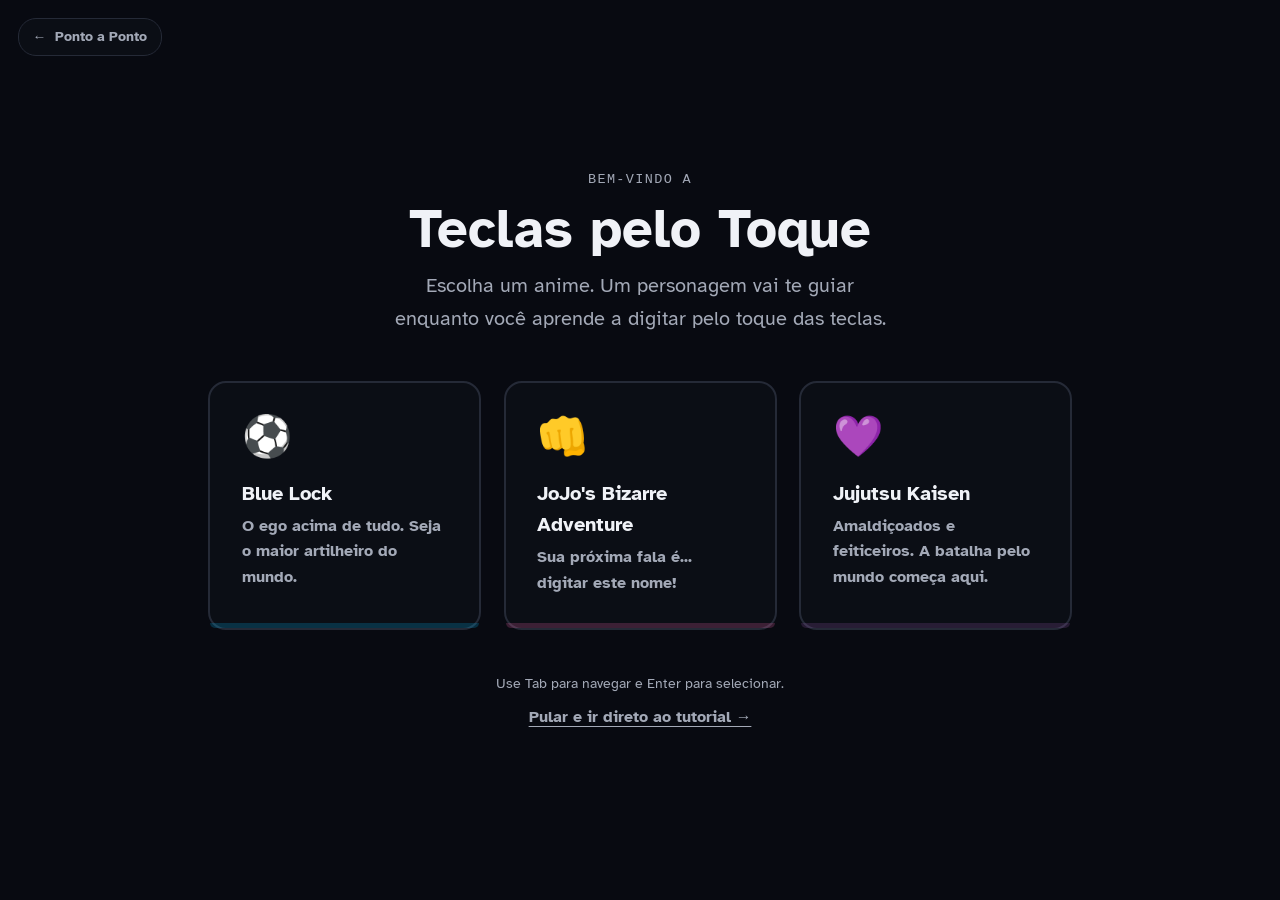
==== jogos/teclas-pelo-toque/index.html @ 19e13c04 "Jogos: tela de escolha e o "Teclas pelo Toque", de Victor Bellin (Chorão) A aba Jogos vira uma tela " ====
<!DOCTYPE html>
<html lang="pt-BR">
  <head>
    <meta charset="UTF-8" />
    <meta name="viewport" content="width=device-width, initial-scale=1.0" />
    <title>Teclas pelo Toque — Ponto a Ponto</title>
    <meta
      name="description"
      content="Aprenda a digitar sem olhar para o teclado, pelo relevo das teclas F e J. Jogo acessível com voz em português, criado por Victor Bellin (Chorão)."
    />
    <meta name="theme-color" content="#080a11" />

    <!-- Favicon do Ponto a Ponto (cela Braille da letra P) -->
    <link rel="icon" href="../../favicon.svg" type="image/svg+xml" />
    <link rel="icon" href="../../favicon-32.png" sizes="32x32" type="image/png" />
    <link rel="apple-touch-icon" href="../../apple-touch-icon.png" />

    <!-- Open Graph / Twitter -->
    <meta property="og:type" content="article" />
    <meta property="og:site_name" content="Ponto a Ponto" />
    <meta property="og:locale" content="pt_BR" />
    <meta property="og:url" content="https://dgolaus.github.io/ponto-a-ponto/jogos/teclas-pelo-toque/" />
    <meta property="og:title" content="Teclas pelo Toque — Ponto a Ponto" />
    <meta property="og:description" content="Aprenda a digitar sem olhar para o teclado, pelo relevo das teclas F e J." />
    <meta property="og:image" content="https://dgolaus.github.io/ponto-a-ponto/banner.png" />
    <meta property="og:image:width" content="1200" />
    <meta property="og:image:height" content="630" />
    <meta property="og:image:alt" content="Ponto a Ponto — portal educativo de acessibilidade." />
    <meta name="twitter:card" content="summary_large_image" />
    <meta name="twitter:image" content="https://dgolaus.github.io/ponto-a-ponto/banner.png" />

    <style>
      html, body { height: 100%; margin: 0; }
      #root { height: 100%; }
    </style>
    <script type="module" crossorigin src="./assets/index-EEOq1Lr1.js"></script>
    <link rel="stylesheet" crossorigin href="./assets/index-Dy9_CepL.css">
  </head>

  <body>
    <div id="root"></div>
  </body>
</html>
---- jogos/teclas-pelo-toque/assets/index-Dy9_CepL.css ----
@import"https://fonts.googleapis.com/css2?family=Atkinson+Hyperlegible:ital,wght@0,400;0,700;1,400&family=JetBrains+Mono:wght@400;700&display=swap";/*! tailwindcss v4.1.12 | MIT License | https://tailwindcss.com */@layer properties{@supports (((-webkit-hyphens:none)) and (not (margin-trim:inline))) or ((-moz-orient:inline) and (not (color:rgb(from red r g b)))){*,:before,:after,::backdrop{--tw-translate-x:0;--tw-translate-y:0;--tw-translate-z:0;--tw-scale-x:1;--tw-scale-y:1;--tw-scale-z:1;--tw-rotate-x:initial;--tw-rotate-y:initial;--tw-rotate-z:initial;--tw-skew-x:initial;--tw-skew-y:initial;--tw-space-y-reverse:0;--tw-space-x-reverse:0;--tw-border-style:solid;--tw-leading:initial;--tw-font-weight:initial;--tw-tracking:initial;--tw-ordinal:initial;--tw-slashed-zero:initial;--tw-numeric-figure:initial;--tw-numeric-spacing:initial;--tw-numeric-fraction:initial;--tw-shadow:0 0 #0000;--tw-shadow-color:initial;--tw-shadow-alpha:100%;--tw-inset-shadow:0 0 #0000;--tw-inset-shadow-color:initial;--tw-inset-shadow-alpha:100%;--tw-ring-color:initial;--tw-ring-shadow:0 0 #0000;--tw-inset-ring-color:initial;--tw-inset-ring-shadow:0 0 #0000;--tw-ring-inset:initial;--tw-ring-offset-width:0px;--tw-ring-offset-color:#fff;--tw-ring-offset-shadow:0 0 #0000;--tw-outline-style:solid;--tw-duration:initial;--tw-ease:initial;--tw-content:"";--tw-animation-delay:0s;--tw-animation-direction:normal;--tw-animation-duration:initial;--tw-animation-fill-mode:none;--tw-animation-iteration-count:1;--tw-enter-blur:0;--tw-enter-opacity:1;--tw-enter-rotate:0;--tw-enter-scale:1;--tw-enter-translate-x:0;--tw-enter-translate-y:0;--tw-exit-blur:0;--tw-exit-opacity:1;--tw-exit-rotate:0;--tw-exit-scale:1;--tw-exit-translate-x:0;--tw-exit-translate-y:0}}}@layer theme{:root,:host{--font-sans:ui-sans-serif,system-ui,sans-serif,"Apple Color Emoji","Segoe UI Emoji","Segoe UI Symbol","Noto Color Emoji";--font-mono:ui-monospace,SFMono-Regular,Menlo,Monaco,Consolas,"Liberation Mono","Courier New",monospace;--color-gray-100:oklch(96.7% .003 264.542);--color-black:#000;--color-white:#fff;--spacing:.25rem;--container-sm:24rem;--container-md:28rem;--container-lg:32rem;--container-xl:36rem;--container-2xl:42rem;--container-3xl:48rem;--container-5xl:64rem;--text-xs:.75rem;--text-xs--line-height:calc(1/.75);--text-sm:.875rem;--text-sm--line-height:calc(1.25/.875);--text-base:1rem;--text-base--line-height: 1.5 ;--text-lg:1.125rem;--text-lg--line-height:calc(1.75/1.125);--text-xl:1.25rem;--text-xl--line-height:calc(1.75/1.25);--text-2xl:1.5rem;--text-2xl--line-height:calc(2/1.5);--text-3xl:1.875rem;--text-3xl--line-height: 1.2 ;--text-4xl:2.25rem;--text-4xl--line-height:calc(2.5/2.25);--text-5xl:3rem;--text-5xl--line-height:1;--font-weight-normal:400;--font-weight-medium:500;--font-weight-semibold:600;--font-weight-bold:700;--tracking-tight:-.025em;--tracking-wide:.025em;--tracking-widest:.1em;--leading-tight:1.25;--leading-relaxed:1.625;--radius-xs:.125rem;--radius-2xl:1rem;--radius-3xl:1.5rem;--ease-in-out:cubic-bezier(.4,0,.2,1);--animate-pulse:pulse 2s cubic-bezier(.4,0,.6,1)infinite;--aspect-video:16/9;--default-transition-duration:.15s;--default-transition-timing-function:cubic-bezier(.4,0,.2,1);--default-font-family:var(--font-sans);--default-mono-font-family:var(--font-mono);--color-border:var(--border)}}@layer base{*,:after,:before,::backdrop{box-sizing:border-box;border:0 solid;margin:0;padding:0}::file-selector-button{box-sizing:border-box;border:0 solid;margin:0;padding:0}html,:host{-webkit-text-size-adjust:100%;-moz-tab-size:4;tab-size:4;line-height:1.5;font-family:var(--default-font-family,ui-sans-serif,system-ui,sans-serif,"Apple Color Emoji","Segoe UI Emoji","Segoe UI Symbol","Noto Color Emoji");font-feature-settings:var(--default-font-feature-settings,normal);font-variation-settings:var(--default-font-variation-settings,normal);-webkit-tap-highlight-color:transparent}hr{height:0;color:inherit;border-top-width:1px}abbr:where([title]){-webkit-text-decoration:underline dotted;text-decoration:underline dotted}h1,h2,h3,h4,h5,h6{font-size:inherit;font-weight:inherit}a{color:inherit;-webkit-text-decoration:inherit;text-decoration:inherit}b,strong{font-weight:bolder}code,kbd,samp,pre{font-family:var(--default-mono-font-family,ui-monospace,SFMono-Regular,Menlo,Monaco,Consolas,"Liberation Mono","Courier New",monospace);font-feature-settings:var(--default-mono-font-feature-settings,normal);font-variation-settings:var(--default-mono-font-variation-settings,normal);font-size:1em}small{font-size:80%}sub,sup{vertical-align:baseline;font-size:75%;line-height:0;position:relative}sub{bottom:-.25em}sup{top:-.5em}table{text-indent:0;border-color:inherit;border-collapse:collapse}:-moz-focusring{outline:auto}progress{vertical-align:baseline}summary{display:list-item}ol,ul,menu{list-style:none}img,svg,video,canvas,audio,iframe,embed,object{vertical-align:middle;display:block}img,video{max-width:100%;height:auto}button,input,select,optgroup,textarea{font:inherit;font-feature-settings:inherit;font-variation-settings:inherit;letter-spacing:inherit;color:inherit;opacity:1;background-color:#0000;border-radius:0}::file-selector-button{font:inherit;font-feature-settings:inherit;font-variation-settings:inherit;letter-spacing:inherit;color:inherit;opacity:1;background-color:#0000;border-radius:0}:where(select:is([multiple],[size])) optgroup{font-weight:bolder}:where(select:is([multiple],[size])) optgroup option{padding-inline-start:20px}::file-selector-button{margin-inline-end:4px}::placeholder{opacity:1}@supports (not ((-webkit-appearance:-apple-pay-button))) or (contain-intrinsic-size:1px){::placeholder{color:currentColor}@supports (color:color-mix(in lab,red,red)){::placeholder{color:color-mix(in oklab,currentcolor 50%,transparent)}}}textarea{resize:vertical}::-webkit-search-decoration{-webkit-appearance:none}::-webkit-date-and-time-value{min-height:1lh;text-align:inherit}::-webkit-datetime-edit{display:inline-flex}::-webkit-datetime-edit-fields-wrapper{padding:0}::-webkit-datetime-edit{padding-block:0}::-webkit-datetime-edit-year-field{padding-block:0}::-webkit-datetime-edit-month-field{padding-block:0}::-webkit-datetime-edit-day-field{padding-block:0}::-webkit-datetime-edit-hour-field{padding-block:0}::-webkit-datetime-edit-minute-field{padding-block:0}::-webkit-datetime-edit-second-field{padding-block:0}::-webkit-datetime-edit-millisecond-field{padding-block:0}::-webkit-datetime-edit-meridiem-field{padding-block:0}::-webkit-calendar-picker-indicator{line-height:1}:-moz-ui-invalid{box-shadow:none}button,input:where([type=button],[type=reset],[type=submit]){-webkit-appearance:button;-moz-appearance:button;appearance:button}::file-selector-button{-webkit-appearance:button;-moz-appearance:button;appearance:button}::-webkit-inner-spin-button{height:auto}::-webkit-outer-spin-button{height:auto}[hidden]:where(:not([hidden=until-found])){display:none!important}*{border-color:var(--border);outline-color:var(--ring)}@supports (color:color-mix(in lab,red,red)){*{outline-color:color-mix(in oklab,var(--ring)50%,transparent)}}body{background-color:var(--background);color:var(--foreground)}html{font-size:var(--font-size)}h1{font-size:var(--text-2xl);font-weight:var(--font-weight-medium);line-height:1.5}h2{font-size:var(--text-xl);font-weight:var(--font-weight-medium);line-height:1.5}h3{font-size:var(--text-lg);font-weight:var(--font-weight-medium);line-height:1.5}h4,label,button{font-size:var(--text-base);font-weight:var(--font-weight-medium);line-height:1.5}input{font-size:var(--text-base);font-weight:var(--font-weight-normal);line-height:1.5}}@layer components;@layer utilities{.\@container\/card-header{container:card-header/inline-size}.pointer-events-none{pointer-events:none}.invisible{visibility:hidden}.sr-only{clip:rect(0,0,0,0);white-space:nowrap;border-width:0;width:1px;height:1px;margin:-1px;padding:0;position:absolute;overflow:hidden}.absolute{position:absolute}.fixed{position:fixed}.relative{position:relative}.sticky{position:sticky}.inset-0{inset:calc(var(--spacing)*0)}.inset-x-0{inset-inline:calc(var(--spacing)*0)}.inset-y-0{inset-block:calc(var(--spacing)*0)}.-top-12{top:calc(var(--spacing)*-12)}.top-0{top:calc(var(--spacing)*0)}.top-1\.5{top:calc(var(--spacing)*1.5)}.top-1\/2{top:50%}.top-3\.5{top:calc(var(--spacing)*3.5)}.top-4{top:calc(var(--spacing)*4)}.top-\[1px\]{top:1px}.top-\[50\%\]{top:50%}.top-\[60\%\]{top:60%}.top-full{top:100%}.-right-12{right:calc(var(--spacing)*-12)}.right-0{right:calc(var(--spacing)*0)}.right-1{right:calc(var(--spacing)*1)}.right-2{right:calc(var(--spacing)*2)}.right-3{right:calc(var(--spacing)*3)}.right-4{right:calc(var(--spacing)*4)}.-bottom-12{bottom:calc(var(--spacing)*-12)}.bottom-0{bottom:calc(var(--spacing)*0)}.bottom-1{bottom:calc(var(--spacing)*1)}.bottom-1\.5{bottom:calc(var(--spacing)*1.5)}.bottom-2{bottom:calc(var(--spacing)*2)}.-left-12{left:calc(var(--spacing)*-12)}.left-0{left:calc(var(--spacing)*0)}.left-1{left:calc(var(--spacing)*1)}.left-1\/2{left:50%}.left-2{left:calc(var(--spacing)*2)}.left-4{left:calc(var(--spacing)*4)}.left-\[50\%\]{left:50%}.isolate{isolation:isolate}.z-10{z-index:10}.z-20{z-index:20}.z-40{z-index:40}.z-50{z-index:50}.z-\[1\]{z-index:1}.col-start-2{grid-column-start:2}.row-span-2{grid-row:span 2/span 2}.row-start-1{grid-row-start:1}.-mx-1{margin-inline:calc(var(--spacing)*-1)}.mx-2{margin-inline:calc(var(--spacing)*2)}.mx-3\.5{margin-inline:calc(var(--spacing)*3.5)}.mx-auto{margin-inline:auto}.my-0\.5{margin-block:calc(var(--spacing)*.5)}.my-1{margin-block:calc(var(--spacing)*1)}.-mt-4{margin-top:calc(var(--spacing)*-4)}.mt-0\.5{margin-top:calc(var(--spacing)*.5)}.mt-1{margin-top:calc(var(--spacing)*1)}.mt-1\.5{margin-top:calc(var(--spacing)*1.5)}.mt-2{margin-top:calc(var(--spacing)*2)}.mt-4{margin-top:calc(var(--spacing)*4)}.mt-16{margin-top:calc(var(--spacing)*16)}.mt-auto{margin-top:auto}.mb-1{margin-bottom:calc(var(--spacing)*1)}.mb-2{margin-bottom:calc(var(--spacing)*2)}.mb-3{margin-bottom:calc(var(--spacing)*3)}.mb-6{margin-bottom:calc(var(--spacing)*6)}.-ml-4{margin-left:calc(var(--spacing)*-4)}.ml-1{margin-left:calc(var(--spacing)*1)}.ml-auto{margin-left:auto}.line-clamp-1{-webkit-line-clamp:1;-webkit-box-orient:vertical;display:-webkit-box;overflow:hidden}.block{display:block}.flex{display:flex}.grid{display:grid}.hidden{display:none}.inline-block{display:inline-block}.inline-flex{display:inline-flex}.table{display:table}.table-caption{display:table-caption}.table-cell{display:table-cell}.table-row{display:table-row}.field-sizing-content{field-sizing:content}.aspect-square{aspect-ratio:1}.aspect-video{aspect-ratio:var(--aspect-video)}.size-2{width:calc(var(--spacing)*2);height:calc(var(--spacing)*2)}.size-2\.5{width:calc(var(--spacing)*2.5);height:calc(var(--spacing)*2.5)}.size-3{width:calc(var(--spacing)*3);height:calc(var(--spacing)*3)}.size-3\.5{width:calc(var(--spacing)*3.5);height:calc(var(--spacing)*3.5)}.size-4{width:calc(var(--spacing)*4);height:calc(var(--spacing)*4)}.size-7{width:calc(var(--spacing)*7);height:calc(var(--spacing)*7)}.size-8{width:calc(var(--spacing)*8);height:calc(var(--spacing)*8)}.size-9{width:calc(var(--spacing)*9);height:calc(var(--spacing)*9)}.size-10{width:calc(var(--spacing)*10);height:calc(var(--spacing)*10)}.size-full{width:100%;height:100%}.h-0\.5{height:calc(var(--spacing)*.5)}.h-1{height:calc(var(--spacing)*1)}.h-1\.5{height:calc(var(--spacing)*1.5)}.h-2{height:calc(var(--spacing)*2)}.h-2\.5{height:calc(var(--spacing)*2.5)}.h-3{height:calc(var(--spacing)*3)}.h-4{height:calc(var(--spacing)*4)}.h-5{height:calc(var(--spacing)*5)}.h-7{height:calc(var(--spacing)*7)}.h-8{height:calc(var(--spacing)*8)}.h-9{height:calc(var(--spacing)*9)}.h-10{height:calc(var(--spacing)*10)}.h-11{height:calc(var(--spacing)*11)}.h-12{height:calc(var(--spacing)*12)}.h-16{height:calc(var(--spacing)*16)}.h-\[1\.15rem\]{height:1.15rem}.h-\[calc\(100\%-1px\)\]{height:calc(100% - 1px)}.h-\[var\(--radix-navigation-menu-viewport-height\)\]{height:var(--radix-navigation-menu-viewport-height)}.h-\[var\(--radix-select-trigger-height\)\]{height:var(--radix-select-trigger-height)}.h-auto{height:auto}.h-full{height:100%}.h-px{height:1px}.h-svh{height:100svh}.max-h-\(--radix-context-menu-content-available-height\){max-height:var(--radix-context-menu-content-available-height)}.max-h-\(--radix-dropdown-menu-content-available-height\){max-height:var(--radix-dropdown-menu-content-available-height)}.max-h-\(--radix-select-content-available-height\){max-height:var(--radix-select-content-available-height)}.max-h-\[300px\]{max-height:300px}.min-h-0{min-height:calc(var(--spacing)*0)}.min-h-4{min-height:calc(var(--spacing)*4)}.min-h-16{min-height:calc(var(--spacing)*16)}.min-h-28{min-height:calc(var(--spacing)*28)}.min-h-screen{min-height:100vh}.min-h-svh{min-height:100svh}.w-\(--sidebar-width\){width:var(--sidebar-width)}.w-0{width:calc(var(--spacing)*0)}.w-1{width:calc(var(--spacing)*1)}.w-2{width:calc(var(--spacing)*2)}.w-2\.5{width:calc(var(--spacing)*2.5)}.w-3{width:calc(var(--spacing)*3)}.w-3\/4{width:75%}.w-4{width:calc(var(--spacing)*4)}.w-5{width:calc(var(--spacing)*5)}.w-7{width:calc(var(--spacing)*7)}.w-8{width:calc(var(--spacing)*8)}.w-9{width:calc(var(--spacing)*9)}.w-10{width:calc(var(--spacing)*10)}.w-11{width:calc(var(--spacing)*11)}.w-12{width:calc(var(--spacing)*12)}.w-14{width:calc(var(--spacing)*14)}.w-16{width:calc(var(--spacing)*16)}.w-64{width:calc(var(--spacing)*64)}.w-72{width:calc(var(--spacing)*72)}.w-\[100px\]{width:100px}.w-auto{width:auto}.w-fit{width:fit-content}.w-full{width:100%}.w-max{width:max-content}.w-px{width:1px}.max-w-\(--skeleton-width\){max-width:var(--skeleton-width)}.max-w-2xl{max-width:var(--container-2xl)}.max-w-3xl{max-width:var(--container-3xl)}.max-w-5xl{max-width:var(--container-5xl)}.max-w-\[64px\]{max-width:64px}.max-w-\[calc\(100\%-2rem\)\]{max-width:calc(100% - 2rem)}.max-w-max{max-width:max-content}.max-w-md{max-width:var(--container-md)}.max-w-xl{max-width:var(--container-xl)}.min-w-0{min-width:calc(var(--spacing)*0)}.min-w-5{min-width:calc(var(--spacing)*5)}.min-w-8{min-width:calc(var(--spacing)*8)}.min-w-9{min-width:calc(var(--spacing)*9)}.min-w-10{min-width:calc(var(--spacing)*10)}.min-w-\[8rem\]{min-width:8rem}.min-w-\[12rem\]{min-width:12rem}.min-w-\[var\(--radix-select-trigger-width\)\]{min-width:var(--radix-select-trigger-width)}.flex-1{flex:1}.shrink-0{flex-shrink:0}.grow{flex-grow:1}.grow-0{flex-grow:0}.basis-full{flex-basis:100%}.caption-bottom{caption-side:bottom}.border-collapse{border-collapse:collapse}.origin-\(--radix-context-menu-content-transform-origin\){transform-origin:var(--radix-context-menu-content-transform-origin)}.origin-\(--radix-dropdown-menu-content-transform-origin\){transform-origin:var(--radix-dropdown-menu-content-transform-origin)}.origin-\(--radix-hover-card-content-transform-origin\){transform-origin:var(--radix-hover-card-content-transform-origin)}.origin-\(--radix-menubar-content-transform-origin\){transform-origin:var(--radix-menubar-content-transform-origin)}.origin-\(--radix-popover-content-transform-origin\){transform-origin:var(--radix-popover-content-transform-origin)}.origin-\(--radix-select-content-transform-origin\){transform-origin:var(--radix-select-content-transform-origin)}.origin-\(--radix-tooltip-content-transform-origin\){transform-origin:var(--radix-tooltip-content-transform-origin)}.-translate-x-1\/2{--tw-translate-x: -50% ;translate:var(--tw-translate-x)var(--tw-translate-y)}.-translate-x-px{--tw-translate-x:-1px;translate:var(--tw-translate-x)var(--tw-translate-y)}.translate-x-\[-50\%\]{--tw-translate-x:-50%;translate:var(--tw-translate-x)var(--tw-translate-y)}.translate-x-px{--tw-translate-x:1px;translate:var(--tw-translate-x)var(--tw-translate-y)}.-translate-y-1\/2{--tw-translate-y: -50% ;translate:var(--tw-translate-x)var(--tw-translate-y)}.translate-y-0\.5{--tw-translate-y:calc(var(--spacing)*.5);translate:var(--tw-translate-x)var(--tw-translate-y)}.translate-y-\[-50\%\]{--tw-translate-y:-50%;translate:var(--tw-translate-x)var(--tw-translate-y)}.translate-y-\[calc\(-50\%_-_2px\)\]{--tw-translate-y: calc(-50% - 2px) ;translate:var(--tw-translate-x)var(--tw-translate-y)}.scale-90{--tw-scale-x:90%;--tw-scale-y:90%;--tw-scale-z:90%;scale:var(--tw-scale-x)var(--tw-scale-y)}.scale-95{--tw-scale-x:95%;--tw-scale-y:95%;--tw-scale-z:95%;scale:var(--tw-scale-x)var(--tw-scale-y)}.scale-105{--tw-scale-x:105%;--tw-scale-y:105%;--tw-scale-z:105%;scale:var(--tw-scale-x)var(--tw-scale-y)}.rotate-45{rotate:45deg}.rotate-90{rotate:90deg}.transform{transform:var(--tw-rotate-x,)var(--tw-rotate-y,)var(--tw-rotate-z,)var(--tw-skew-x,)var(--tw-skew-y,)}.animate-caret-blink{animation:1.25s ease-out infinite caret-blink}.animate-in{animation:enter var(--tw-animation-duration,var(--tw-duration,.15s))var(--tw-ease,ease)var(--tw-animation-delay,0s)var(--tw-animation-iteration-count,1)var(--tw-animation-direction,normal)var(--tw-animation-fill-mode,none)}.animate-pulse{animation:var(--animate-pulse)}.cursor-default{cursor:default}.touch-none{touch-action:none}.resize-none{resize:none}.scroll-my-1{scroll-margin-block:calc(var(--spacing)*1)}.scroll-py-1{scroll-padding-block:calc(var(--spacing)*1)}.list-inside{list-style-position:inside}.list-decimal{list-style-type:decimal}.list-none{list-style-type:none}.auto-rows-min{grid-auto-rows:min-content}.grid-cols-2{grid-template-columns:repeat(2,minmax(0,1fr))}.grid-cols-3{grid-template-columns:repeat(3,minmax(0,1fr))}.grid-cols-4{grid-template-columns:repeat(4,minmax(0,1fr))}.grid-cols-\[0_1fr\]{grid-template-columns:0 1fr}.grid-rows-\[auto_auto\]{grid-template-rows:auto auto}.flex-col{flex-direction:column}.flex-col-reverse{flex-direction:column-reverse}.flex-row{flex-direction:row}.flex-wrap{flex-wrap:wrap}.items-center{align-items:center}.items-end{align-items:flex-end}.items-start{align-items:flex-start}.items-stretch{align-items:stretch}.justify-between{justify-content:space-between}.justify-center{justify-content:center}.justify-items-start{justify-items:start}.gap-1{gap:calc(var(--spacing)*1)}.gap-1\.5{gap:calc(var(--spacing)*1.5)}.gap-2{gap:calc(var(--spacing)*2)}.gap-3{gap:calc(var(--spacing)*3)}.gap-4{gap:calc(var(--spacing)*4)}.gap-5{gap:calc(var(--spacing)*5)}.gap-6{gap:calc(var(--spacing)*6)}:where(.space-y-1>:not(:last-child)){--tw-space-y-reverse:0;margin-block-start:calc(calc(var(--spacing)*1)*var(--tw-space-y-reverse));margin-block-end:calc(calc(var(--spacing)*1)*calc(1 - var(--tw-space-y-reverse)))}:where(.space-y-2>:not(:last-child)){--tw-space-y-reverse:0;margin-block-start:calc(calc(var(--spacing)*2)*var(--tw-space-y-reverse));margin-block-end:calc(calc(var(--spacing)*2)*calc(1 - var(--tw-space-y-reverse)))}:where(.space-y-3>:not(:last-child)){--tw-space-y-reverse:0;margin-block-start:calc(calc(var(--spacing)*3)*var(--tw-space-y-reverse));margin-block-end:calc(calc(var(--spacing)*3)*calc(1 - var(--tw-space-y-reverse)))}:where(.space-y-5>:not(:last-child)){--tw-space-y-reverse:0;margin-block-start:calc(calc(var(--spacing)*5)*var(--tw-space-y-reverse));margin-block-end:calc(calc(var(--spacing)*5)*calc(1 - var(--tw-space-y-reverse)))}:where(.space-y-6>:not(:last-child)){--tw-space-y-reverse:0;margin-block-start:calc(calc(var(--spacing)*6)*var(--tw-space-y-reverse));margin-block-end:calc(calc(var(--spacing)*6)*calc(1 - var(--tw-space-y-reverse)))}:where(.space-y-7>:not(:last-child)){--tw-space-y-reverse:0;margin-block-start:calc(calc(var(--spacing)*7)*var(--tw-space-y-reverse));margin-block-end:calc(calc(var(--spacing)*7)*calc(1 - var(--tw-space-y-reverse)))}:where(.space-y-8>:not(:last-child)){--tw-space-y-reverse:0;margin-block-start:calc(calc(var(--spacing)*8)*var(--tw-space-y-reverse));margin-block-end:calc(calc(var(--spacing)*8)*calc(1 - var(--tw-space-y-reverse)))}:where(.space-y-10>:not(:last-child)){--tw-space-y-reverse:0;margin-block-start:calc(calc(var(--spacing)*10)*var(--tw-space-y-reverse));margin-block-end:calc(calc(var(--spacing)*10)*calc(1 - var(--tw-space-y-reverse)))}:where(.space-x-1>:not(:last-child)){--tw-space-x-reverse:0;margin-inline-start:calc(calc(var(--spacing)*1)*var(--tw-space-x-reverse));margin-inline-end:calc(calc(var(--spacing)*1)*calc(1 - var(--tw-space-x-reverse)))}.gap-y-0\.5{row-gap:calc(var(--spacing)*.5)}.self-start{align-self:flex-start}.justify-self-end{justify-self:flex-end}.overflow-auto{overflow:auto}.overflow-hidden{overflow:hidden}.overflow-x-auto{overflow-x:auto}.overflow-x-hidden{overflow-x:hidden}.overflow-y-auto{overflow-y:auto}.rounded{border-radius:.25rem}.rounded-2xl{border-radius:var(--radius-2xl)}.rounded-3xl{border-radius:var(--radius-3xl)}.rounded-\[2px\]{border-radius:2px}.rounded-\[4px\]{border-radius:4px}.rounded-\[inherit\]{border-radius:inherit}.rounded-full{border-radius:3.40282e38px}.rounded-lg{border-radius:var(--radius)}.rounded-md{border-radius:calc(var(--radius) - 2px)}.rounded-none{border-radius:0}.rounded-sm{border-radius:calc(var(--radius) - 4px)}.rounded-xl{border-radius:calc(var(--radius) + 4px)}.rounded-xs{border-radius:var(--radius-xs)}.rounded-tl-sm{border-top-left-radius:calc(var(--radius) - 4px)}.rounded-b-2xl{border-bottom-right-radius:var(--radius-2xl);border-bottom-left-radius:var(--radius-2xl)}.border{border-style:var(--tw-border-style);border-width:1px}.border-2{border-style:var(--tw-border-style);border-width:2px}.border-4{border-style:var(--tw-border-style);border-width:4px}.border-\[1\.5px\]{border-style:var(--tw-border-style);border-width:1.5px}.border-y{border-block-style:var(--tw-border-style);border-block-width:1px}.border-t{border-top-style:var(--tw-border-style);border-top-width:1px}.border-r{border-right-style:var(--tw-border-style);border-right-width:1px}.border-b{border-bottom-style:var(--tw-border-style);border-bottom-width:1px}.border-b-2{border-bottom-style:var(--tw-border-style);border-bottom-width:2px}.border-l{border-left-style:var(--tw-border-style);border-left-width:1px}.border-dashed{--tw-border-style:dashed;border-style:dashed}.border-\(--color-border\){border-color:var(--color-border)}.border-border,.border-border\/50{border-color:var(--border)}@supports (color:color-mix(in lab,red,red)){.border-border\/50{border-color:color-mix(in oklab,var(--border)50%,transparent)}}.border-destructive{border-color:var(--destructive)}.border-input{border-color:var(--input)}.border-primary,.border-primary\/40{border-color:var(--primary)}@supports (color:color-mix(in lab,red,red)){.border-primary\/40{border-color:color-mix(in oklab,var(--primary)40%,transparent)}}.border-sidebar-border{border-color:var(--sidebar-border)}.border-transparent{border-color:#0000}.border-t-transparent{border-top-color:#0000}.border-l-transparent{border-left-color:#0000}.bg-\(--color-bg\){background-color:var(--color-bg)}.bg-accent{background-color:var(--accent)}.bg-background{background-color:var(--background)}.bg-black\/50{background-color:#00000080}@supports (color:color-mix(in lab,red,red)){.bg-black\/50{background-color:color-mix(in oklab,var(--color-black)50%,transparent)}}.bg-border{background-color:var(--border)}.bg-card{background-color:var(--card)}.bg-current{background-color:currentColor}.bg-destructive,.bg-destructive\/10{background-color:var(--destructive)}@supports (color:color-mix(in lab,red,red)){.bg-destructive\/10{background-color:color-mix(in oklab,var(--destructive)10%,transparent)}}.bg-foreground{background-color:var(--foreground)}.bg-gray-100{background-color:var(--color-gray-100)}.bg-input-background{background-color:var(--input-background)}.bg-muted,.bg-muted\/50{background-color:var(--muted)}@supports (color:color-mix(in lab,red,red)){.bg-muted\/50{background-color:color-mix(in oklab,var(--muted)50%,transparent)}}.bg-popover{background-color:var(--popover)}.bg-primary,.bg-primary\/10{background-color:var(--primary)}@supports (color:color-mix(in lab,red,red)){.bg-primary\/10{background-color:color-mix(in oklab,var(--primary)10%,transparent)}}.bg-primary\/20{background-color:var(--primary)}@supports (color:color-mix(in lab,red,red)){.bg-primary\/20{background-color:color-mix(in oklab,var(--primary)20%,transparent)}}.bg-secondary{background-color:var(--secondary)}.bg-sidebar{background-color:var(--sidebar)}.bg-sidebar-border{background-color:var(--sidebar-border)}.bg-transparent{background-color:#0000}.fill-current{fill:currentColor}.fill-primary{fill:var(--primary)}.p-0{padding:calc(var(--spacing)*0)}.p-1{padding:calc(var(--spacing)*1)}.p-2{padding:calc(var(--spacing)*2)}.p-3{padding:calc(var(--spacing)*3)}.p-4{padding:calc(var(--spacing)*4)}.p-5{padding:calc(var(--spacing)*5)}.p-6{padding:calc(var(--spacing)*6)}.p-7{padding:calc(var(--spacing)*7)}.p-8{padding:calc(var(--spacing)*8)}.p-\[3px\]{padding:3px}.p-px{padding:1px}.px-1{padding-inline:calc(var(--spacing)*1)}.px-1\.5{padding-inline:calc(var(--spacing)*1.5)}.px-2{padding-inline:calc(var(--spacing)*2)}.px-2\.5{padding-inline:calc(var(--spacing)*2.5)}.px-3{padding-inline:calc(var(--spacing)*3)}.px-4{padding-inline:calc(var(--spacing)*4)}.px-5{padding-inline:calc(var(--spacing)*5)}.px-6{padding-inline:calc(var(--spacing)*6)}.px-7{padding-inline:calc(var(--spacing)*7)}.px-8{padding-inline:calc(var(--spacing)*8)}.px-10{padding-inline:calc(var(--spacing)*10)}.py-0\.5{padding-block:calc(var(--spacing)*.5)}.py-1{padding-block:calc(var(--spacing)*1)}.py-1\.5{padding-block:calc(var(--spacing)*1.5)}.py-2{padding-block:calc(var(--spacing)*2)}.py-2\.5{padding-block:calc(var(--spacing)*2.5)}.py-3{padding-block:calc(var(--spacing)*3)}.py-4{padding-block:calc(var(--spacing)*4)}.py-5{padding-block:calc(var(--spacing)*5)}.py-6{padding-block:calc(var(--spacing)*6)}.py-8{padding-block:calc(var(--spacing)*8)}.py-10{padding-block:calc(var(--spacing)*10)}.py-12{padding-block:calc(var(--spacing)*12)}.py-16{padding-block:calc(var(--spacing)*16)}.pt-0{padding-top:calc(var(--spacing)*0)}.pt-1{padding-top:calc(var(--spacing)*1)}.pt-3{padding-top:calc(var(--spacing)*3)}.pt-4{padding-top:calc(var(--spacing)*4)}.pt-6{padding-top:calc(var(--spacing)*6)}.pr-2{padding-right:calc(var(--spacing)*2)}.pr-2\.5{padding-right:calc(var(--spacing)*2.5)}.pr-8{padding-right:calc(var(--spacing)*8)}.pb-3{padding-bottom:calc(var(--spacing)*3)}.pb-4{padding-bottom:calc(var(--spacing)*4)}.pb-6{padding-bottom:calc(var(--spacing)*6)}.pl-2{padding-left:calc(var(--spacing)*2)}.pl-4{padding-left:calc(var(--spacing)*4)}.pl-8{padding-left:calc(var(--spacing)*8)}.text-center{text-align:center}.text-left{text-align:left}.align-middle{vertical-align:middle}.font-mono{font-family:var(--font-mono)}.text-2xl{font-size:var(--text-2xl);line-height:var(--tw-leading,var(--text-2xl--line-height))}.text-3xl{font-size:var(--text-3xl);line-height:var(--tw-leading,var(--text-3xl--line-height))}.text-4xl{font-size:var(--text-4xl);line-height:var(--tw-leading,var(--text-4xl--line-height))}.text-5xl{font-size:var(--text-5xl);line-height:var(--tw-leading,var(--text-5xl--line-height))}.text-base{font-size:var(--text-base);line-height:var(--tw-leading,var(--text-base--line-height))}.text-lg{font-size:var(--text-lg);line-height:var(--tw-leading,var(--text-lg--line-height))}.text-sm{font-size:var(--text-sm);line-height:var(--tw-leading,var(--text-sm--line-height))}.text-xl{font-size:var(--text-xl);line-height:var(--tw-leading,var(--text-xl--line-height))}.text-xs{font-size:var(--text-xs);line-height:var(--tw-leading,var(--text-xs--line-height))}.text-\[0\.8rem\]{font-size:.8rem}.leading-none{--tw-leading:1;line-height:1}.leading-relaxed{--tw-leading:var(--leading-relaxed);line-height:var(--leading-relaxed)}.leading-tight{--tw-leading:var(--leading-tight);line-height:var(--leading-tight)}.font-bold{--tw-font-weight:var(--font-weight-bold);font-weight:var(--font-weight-bold)}.font-medium{--tw-font-weight:var(--font-weight-medium);font-weight:var(--font-weight-medium)}.font-normal{--tw-font-weight:var(--font-weight-normal);font-weight:var(--font-weight-normal)}.font-semibold{--tw-font-weight:var(--font-weight-semibold);font-weight:var(--font-weight-semibold)}.tracking-tight{--tw-tracking:var(--tracking-tight);letter-spacing:var(--tracking-tight)}.tracking-wide{--tw-tracking:var(--tracking-wide);letter-spacing:var(--tracking-wide)}.tracking-widest{--tw-tracking:var(--tracking-widest);letter-spacing:var(--tracking-widest)}.text-balance{text-wrap:balance}.break-words{overflow-wrap:break-word}.whitespace-nowrap{white-space:nowrap}.text-accent-foreground{color:var(--accent-foreground)}.text-card-foreground{color:var(--card-foreground)}.text-current{color:currentColor}.text-destructive{color:var(--destructive)}.text-foreground{color:var(--foreground)}.text-muted-foreground{color:var(--muted-foreground)}.text-popover-foreground{color:var(--popover-foreground)}.text-primary{color:var(--primary)}.text-primary-foreground{color:var(--primary-foreground)}.text-secondary-foreground{color:var(--secondary-foreground)}.text-sidebar-foreground,.text-sidebar-foreground\/70{color:var(--sidebar-foreground)}@supports (color:color-mix(in lab,red,red)){.text-sidebar-foreground\/70{color:color-mix(in oklab,var(--sidebar-foreground)70%,transparent)}}.text-white{color:var(--color-white)}.uppercase{text-transform:uppercase}.tabular-nums{--tw-numeric-spacing:tabular-nums;font-variant-numeric:var(--tw-ordinal,)var(--tw-slashed-zero,)var(--tw-numeric-figure,)var(--tw-numeric-spacing,)var(--tw-numeric-fraction,)}.underline{text-decoration-line:underline}.underline-offset-4{text-underline-offset:4px}.opacity-30{opacity:.3}.opacity-50{opacity:.5}.opacity-60{opacity:.6}.opacity-70{opacity:.7}.shadow{--tw-shadow:0 1px 3px 0 var(--tw-shadow-color,#0000001a),0 1px 2px -1px var(--tw-shadow-color,#0000001a);box-shadow:var(--tw-inset-shadow),var(--tw-inset-ring-shadow),var(--tw-ring-offset-shadow),var(--tw-ring-shadow),var(--tw-shadow)}.shadow-\[0_0_0_1px_hsl\(var\(--sidebar-border\)\)\]{--tw-shadow:0 0 0 1px var(--tw-shadow-color,hsl(var(--sidebar-border)));box-shadow:var(--tw-inset-shadow),var(--tw-inset-ring-shadow),var(--tw-ring-offset-shadow),var(--tw-ring-shadow),var(--tw-shadow)}.shadow-lg{--tw-shadow:0 10px 15px -3px var(--tw-shadow-color,#0000001a),0 4px 6px -4px var(--tw-shadow-color,#0000001a);box-shadow:var(--tw-inset-shadow),var(--tw-inset-ring-shadow),var(--tw-ring-offset-shadow),var(--tw-ring-shadow),var(--tw-shadow)}.shadow-md{--tw-shadow:0 4px 6px -1px var(--tw-shadow-color,#0000001a),0 2px 4px -2px var(--tw-shadow-color,#0000001a);box-shadow:var(--tw-inset-shadow),var(--tw-inset-ring-shadow),var(--tw-ring-offset-shadow),var(--tw-ring-shadow),var(--tw-shadow)}.shadow-none{--tw-shadow:0 0 #0000;box-shadow:var(--tw-inset-shadow),var(--tw-inset-ring-shadow),var(--tw-ring-offset-shadow),var(--tw-ring-shadow),var(--tw-shadow)}.shadow-sm{--tw-shadow:0 1px 3px 0 var(--tw-shadow-color,#0000001a),0 1px 2px -1px var(--tw-shadow-color,#0000001a);box-shadow:var(--tw-inset-shadow),var(--tw-inset-ring-shadow),var(--tw-ring-offset-shadow),var(--tw-ring-shadow),var(--tw-shadow)}.shadow-xl{--tw-shadow:0 20px 25px -5px var(--tw-shadow-color,#0000001a),0 8px 10px -6px var(--tw-shadow-color,#0000001a);box-shadow:var(--tw-inset-shadow),var(--tw-inset-ring-shadow),var(--tw-ring-offset-shadow),var(--tw-ring-shadow),var(--tw-shadow)}.shadow-xs{--tw-shadow:0 1px 2px 0 var(--tw-shadow-color,#0000000d);box-shadow:var(--tw-inset-shadow),var(--tw-inset-ring-shadow),var(--tw-ring-offset-shadow),var(--tw-ring-shadow),var(--tw-shadow)}.ring-0{--tw-ring-shadow:var(--tw-ring-inset,)0 0 0 calc(0px + var(--tw-ring-offset-width))var(--tw-ring-color,currentcolor);box-shadow:var(--tw-inset-shadow),var(--tw-inset-ring-shadow),var(--tw-ring-offset-shadow),var(--tw-ring-shadow),var(--tw-shadow)}.ring-ring\/50{--tw-ring-color:var(--ring)}@supports (color:color-mix(in lab,red,red)){.ring-ring\/50{--tw-ring-color:color-mix(in oklab,var(--ring)50%,transparent)}}.ring-sidebar-ring{--tw-ring-color:var(--sidebar-ring)}.ring-offset-background{--tw-ring-offset-color:var(--background)}.outline-hidden{--tw-outline-style:none;outline-style:none}@media(forced-colors:active){.outline-hidden{outline-offset:2px;outline:2px solid #0000}}.outline{outline-style:var(--tw-outline-style);outline-width:1px}.transition{transition-property:color,background-color,border-color,outline-color,text-decoration-color,fill,stroke,--tw-gradient-from,--tw-gradient-via,--tw-gradient-to,opacity,box-shadow,transform,translate,scale,rotate,filter,-webkit-backdrop-filter,backdrop-filter,display,visibility,content-visibility,overlay,pointer-events;transition-timing-function:var(--tw-ease,var(--default-transition-timing-function));transition-duration:var(--tw-duration,var(--default-transition-duration))}.transition-\[color\,box-shadow\]{transition-property:color,box-shadow;transition-timing-function:var(--tw-ease,var(--default-transition-timing-function));transition-duration:var(--tw-duration,var(--default-transition-duration))}.transition-\[left\,right\,width\]{transition-property:left,right,width;transition-timing-function:var(--tw-ease,var(--default-transition-timing-function));transition-duration:var(--tw-duration,var(--default-transition-duration))}.transition-\[margin\,opacity\]{transition-property:margin,opacity;transition-timing-function:var(--tw-ease,var(--default-transition-timing-function));transition-duration:var(--tw-duration,var(--default-transition-duration))}.transition-\[width\,height\,padding\]{transition-property:width,height,padding;transition-timing-function:var(--tw-ease,var(--default-transition-timing-function));transition-duration:var(--tw-duration,var(--default-transition-duration))}.transition-\[width\]{transition-property:width;transition-timing-function:var(--tw-ease,var(--default-transition-timing-function));transition-duration:var(--tw-duration,var(--default-transition-duration))}.transition-all{transition-property:all;transition-timing-function:var(--tw-ease,var(--default-transition-timing-function));transition-duration:var(--tw-duration,var(--default-transition-duration))}.transition-colors{transition-property:color,background-color,border-color,outline-color,text-decoration-color,fill,stroke,--tw-gradient-from,--tw-gradient-via,--tw-gradient-to;transition-timing-function:var(--tw-ease,var(--default-transition-timing-function));transition-duration:var(--tw-duration,var(--default-transition-duration))}.transition-opacity{transition-property:opacity;transition-timing-function:var(--tw-ease,var(--default-transition-timing-function));transition-duration:var(--tw-duration,var(--default-transition-duration))}.transition-shadow{transition-property:box-shadow;transition-timing-function:var(--tw-ease,var(--default-transition-timing-function));transition-duration:var(--tw-duration,var(--default-transition-duration))}.transition-transform{transition-property:transform,translate,scale,rotate;transition-timing-function:var(--tw-ease,var(--default-transition-timing-function));transition-duration:var(--tw-duration,var(--default-transition-duration))}.transition-none{transition-property:none}.duration-100{--tw-duration:.1s;transition-duration:.1s}.duration-150{--tw-duration:.15s;transition-duration:.15s}.duration-200{--tw-duration:.2s;transition-duration:.2s}.duration-300{--tw-duration:.3s;transition-duration:.3s}.duration-500{--tw-duration:.5s;transition-duration:.5s}.duration-1000{--tw-duration:1s;transition-duration:1s}.ease-in-out{--tw-ease:var(--ease-in-out);transition-timing-function:var(--ease-in-out)}.ease-linear{--tw-ease:linear;transition-timing-function:linear}.fade-in-0{--tw-enter-opacity:0}.outline-none{--tw-outline-style:none;outline-style:none}.select-none{-webkit-user-select:none;user-select:none}.zoom-in-95{--tw-enter-scale:.95}.group-focus-within\/menu-item\:opacity-100:is(:where(.group\/menu-item):focus-within *){opacity:1}@media(hover:hover){.group-hover\:text-primary:is(:where(.group):hover *){color:var(--primary)}.group-hover\/menu-item\:opacity-100:is(:where(.group\/menu-item):hover *){opacity:1}}.group-has-data-\[sidebar\=menu-action\]\/menu-item\:pr-8:is(:where(.group\/menu-item):has([data-sidebar=menu-action]) *){padding-right:calc(var(--spacing)*8)}.group-data-\[collapsible\=icon\]\:-mt-8:is(:where(.group)[data-collapsible=icon] *){margin-top:calc(var(--spacing)*-8)}.group-data-\[collapsible\=icon\]\:hidden:is(:where(.group)[data-collapsible=icon] *){display:none}.group-data-\[collapsible\=icon\]\:size-8\!:is(:where(.group)[data-collapsible=icon] *){width:calc(var(--spacing)*8)!important;height:calc(var(--spacing)*8)!important}.group-data-\[collapsible\=icon\]\:w-\(--sidebar-width-icon\):is(:where(.group)[data-collapsible=icon] *){width:var(--sidebar-width-icon)}.group-data-\[collapsible\=icon\]\:w-\[calc\(var\(--sidebar-width-icon\)\+\(--spacing\(4\)\)\)\]:is(:where(.group)[data-collapsible=icon] *){width:calc(var(--sidebar-width-icon) + (calc(var(--spacing)*4)))}.group-data-\[collapsible\=icon\]\:w-\[calc\(var\(--sidebar-width-icon\)\+\(--spacing\(4\)\)\+2px\)\]:is(:where(.group)[data-collapsible=icon] *){width:calc(var(--sidebar-width-icon) + (calc(var(--spacing)*4)) + 2px)}.group-data-\[collapsible\=icon\]\:overflow-hidden:is(:where(.group)[data-collapsible=icon] *){overflow:hidden}.group-data-\[collapsible\=icon\]\:p-0\!:is(:where(.group)[data-collapsible=icon] *){padding:calc(var(--spacing)*0)!important}.group-data-\[collapsible\=icon\]\:p-2\!:is(:where(.group)[data-collapsible=icon] *){padding:calc(var(--spacing)*2)!important}.group-data-\[collapsible\=icon\]\:opacity-0:is(:where(.group)[data-collapsible=icon] *){opacity:0}.group-data-\[collapsible\=offcanvas\]\:right-\[calc\(var\(--sidebar-width\)\*-1\)\]:is(:where(.group)[data-collapsible=offcanvas] *){right:calc(var(--sidebar-width)*-1)}.group-data-\[collapsible\=offcanvas\]\:left-\[calc\(var\(--sidebar-width\)\*-1\)\]:is(:where(.group)[data-collapsible=offcanvas] *){left:calc(var(--sidebar-width)*-1)}.group-data-\[collapsible\=offcanvas\]\:w-0:is(:where(.group)[data-collapsible=offcanvas] *){width:calc(var(--spacing)*0)}.group-data-\[collapsible\=offcanvas\]\:translate-x-0:is(:where(.group)[data-collapsible=offcanvas] *){--tw-translate-x:calc(var(--spacing)*0);translate:var(--tw-translate-x)var(--tw-translate-y)}.group-data-\[disabled\=true\]\:pointer-events-none:is(:where(.group)[data-disabled=true] *){pointer-events:none}.group-data-\[disabled\=true\]\:opacity-50:is(:where(.group)[data-disabled=true] *){opacity:.5}.group-data-\[side\=left\]\:-right-4:is(:where(.group)[data-side=left] *){right:calc(var(--spacing)*-4)}.group-data-\[side\=left\]\:border-r:is(:where(.group)[data-side=left] *){border-right-style:var(--tw-border-style);border-right-width:1px}.group-data-\[side\=right\]\:left-0:is(:where(.group)[data-side=right] *){left:calc(var(--spacing)*0)}.group-data-\[side\=right\]\:rotate-180:is(:where(.group)[data-side=right] *){rotate:180deg}.group-data-\[side\=right\]\:border-l:is(:where(.group)[data-side=right] *){border-left-style:var(--tw-border-style);border-left-width:1px}.group-data-\[state\=open\]\:rotate-180:is(:where(.group)[data-state=open] *){rotate:180deg}.group-data-\[variant\=floating\]\:rounded-lg:is(:where(.group)[data-variant=floating] *){border-radius:var(--radius)}.group-data-\[variant\=floating\]\:border:is(:where(.group)[data-variant=floating] *){border-style:var(--tw-border-style);border-width:1px}.group-data-\[variant\=floating\]\:border-sidebar-border:is(:where(.group)[data-variant=floating] *){border-color:var(--sidebar-border)}.group-data-\[variant\=floating\]\:shadow-sm:is(:where(.group)[data-variant=floating] *){--tw-shadow:0 1px 3px 0 var(--tw-shadow-color,#0000001a),0 1px 2px -1px var(--tw-shadow-color,#0000001a);box-shadow:var(--tw-inset-shadow),var(--tw-inset-ring-shadow),var(--tw-ring-offset-shadow),var(--tw-ring-shadow),var(--tw-shadow)}.group-data-\[vaul-drawer-direction\=bottom\]\/drawer-content\:block:is(:where(.group\/drawer-content)[data-vaul-drawer-direction=bottom] *){display:block}.group-data-\[viewport\=false\]\/navigation-menu\:top-full:is(:where(.group\/navigation-menu)[data-viewport=false] *){top:100%}.group-data-\[viewport\=false\]\/navigation-menu\:mt-1\.5:is(:where(.group\/navigation-menu)[data-viewport=false] *){margin-top:calc(var(--spacing)*1.5)}.group-data-\[viewport\=false\]\/navigation-menu\:overflow-hidden:is(:where(.group\/navigation-menu)[data-viewport=false] *){overflow:hidden}.group-data-\[viewport\=false\]\/navigation-menu\:rounded-md:is(:where(.group\/navigation-menu)[data-viewport=false] *){border-radius:calc(var(--radius) - 2px)}.group-data-\[viewport\=false\]\/navigation-menu\:border:is(:where(.group\/navigation-menu)[data-viewport=false] *){border-style:var(--tw-border-style);border-width:1px}.group-data-\[viewport\=false\]\/navigation-menu\:bg-popover:is(:where(.group\/navigation-menu)[data-viewport=false] *){background-color:var(--popover)}.group-data-\[viewport\=false\]\/navigation-menu\:text-popover-foreground:is(:where(.group\/navigation-menu)[data-viewport=false] *){color:var(--popover-foreground)}.group-data-\[viewport\=false\]\/navigation-menu\:shadow:is(:where(.group\/navigation-menu)[data-viewport=false] *){--tw-shadow:0 1px 3px 0 var(--tw-shadow-color,#0000001a),0 1px 2px -1px var(--tw-shadow-color,#0000001a);box-shadow:var(--tw-inset-shadow),var(--tw-inset-ring-shadow),var(--tw-ring-offset-shadow),var(--tw-ring-shadow),var(--tw-shadow)}.group-data-\[viewport\=false\]\/navigation-menu\:duration-200:is(:where(.group\/navigation-menu)[data-viewport=false] *){--tw-duration:.2s;transition-duration:.2s}@media(hover:hover){.peer-hover\/menu-button\:text-sidebar-accent-foreground:is(:where(.peer\/menu-button):hover~*){color:var(--sidebar-accent-foreground)}}.peer-disabled\:cursor-not-allowed:is(:where(.peer):disabled~*){cursor:not-allowed}.peer-disabled\:opacity-50:is(:where(.peer):disabled~*){opacity:.5}.peer-data-\[active\=true\]\/menu-button\:text-sidebar-accent-foreground:is(:where(.peer\/menu-button)[data-active=true]~*){color:var(--sidebar-accent-foreground)}.peer-data-\[size\=default\]\/menu-button\:top-1\.5:is(:where(.peer\/menu-button)[data-size=default]~*){top:calc(var(--spacing)*1.5)}.peer-data-\[size\=lg\]\/menu-button\:top-2\.5:is(:where(.peer\/menu-button)[data-size=lg]~*){top:calc(var(--spacing)*2.5)}.peer-data-\[size\=sm\]\/menu-button\:top-1:is(:where(.peer\/menu-button)[data-size=sm]~*){top:calc(var(--spacing)*1)}.selection\:bg-primary ::selection{background-color:var(--primary)}.selection\:bg-primary::selection{background-color:var(--primary)}.selection\:text-primary-foreground ::selection{color:var(--primary-foreground)}.selection\:text-primary-foreground::selection{color:var(--primary-foreground)}.file\:inline-flex::file-selector-button{display:inline-flex}.file\:h-7::file-selector-button{height:calc(var(--spacing)*7)}.file\:border-0::file-selector-button{border-style:var(--tw-border-style);border-width:0}.file\:bg-transparent::file-selector-button{background-color:#0000}.file\:text-sm::file-selector-button{font-size:var(--text-sm);line-height:var(--tw-leading,var(--text-sm--line-height))}.file\:font-medium::file-selector-button{--tw-font-weight:var(--font-weight-medium);font-weight:var(--font-weight-medium)}.file\:text-foreground::file-selector-button{color:var(--foreground)}.placeholder\:text-muted-foreground::placeholder{color:var(--muted-foreground)}.after\:absolute:after{content:var(--tw-content);position:absolute}.after\:-inset-2:after{content:var(--tw-content);inset:calc(var(--spacing)*-2)}.after\:inset-y-0:after{content:var(--tw-content);inset-block:calc(var(--spacing)*0)}.after\:left-1\/2:after{content:var(--tw-content);left:50%}.after\:w-1:after{content:var(--tw-content);width:calc(var(--spacing)*1)}.after\:w-\[2px\]:after{content:var(--tw-content);width:2px}.after\:-translate-x-1\/2:after{content:var(--tw-content);--tw-translate-x: -50% ;translate:var(--tw-translate-x)var(--tw-translate-y)}.group-data-\[collapsible\=offcanvas\]\:after\:left-full:is(:where(.group)[data-collapsible=offcanvas] *):after{content:var(--tw-content);left:100%}.first\:rounded-l-md:first-child{border-top-left-radius:calc(var(--radius) - 2px);border-bottom-left-radius:calc(var(--radius) - 2px)}.first\:border-l:first-child{border-left-style:var(--tw-border-style);border-left-width:1px}.last\:rounded-r-md:last-child{border-top-right-radius:calc(var(--radius) - 2px);border-bottom-right-radius:calc(var(--radius) - 2px)}.last\:border-b-0:last-child{border-bottom-style:var(--tw-border-style);border-bottom-width:0}.focus-within\:relative:focus-within{position:relative}.focus-within\:z-20:focus-within{z-index:20}@media(hover:hover){.hover\:border-primary:hover,.hover\:border-primary\/50:hover{border-color:var(--primary)}@supports (color:color-mix(in lab,red,red)){.hover\:border-primary\/50:hover{border-color:color-mix(in oklab,var(--primary)50%,transparent)}}.hover\:bg-accent:hover{background-color:var(--accent)}.hover\:bg-destructive\/90:hover{background-color:var(--destructive)}@supports (color:color-mix(in lab,red,red)){.hover\:bg-destructive\/90:hover{background-color:color-mix(in oklab,var(--destructive)90%,transparent)}}.hover\:bg-muted:hover,.hover\:bg-muted\/50:hover{background-color:var(--muted)}@supports (color:color-mix(in lab,red,red)){.hover\:bg-muted\/50:hover{background-color:color-mix(in oklab,var(--muted)50%,transparent)}}.hover\:bg-primary:hover,.hover\:bg-primary\/90:hover{background-color:var(--primary)}@supports (color:color-mix(in lab,red,red)){.hover\:bg-primary\/90:hover{background-color:color-mix(in oklab,var(--primary)90%,transparent)}}.hover\:bg-secondary\/80:hover{background-color:var(--secondary)}@supports (color:color-mix(in lab,red,red)){.hover\:bg-secondary\/80:hover{background-color:color-mix(in oklab,var(--secondary)80%,transparent)}}.hover\:bg-sidebar-accent:hover{background-color:var(--sidebar-accent)}.hover\:text-accent-foreground:hover{color:var(--accent-foreground)}.hover\:text-foreground:hover{color:var(--foreground)}.hover\:text-muted-foreground:hover{color:var(--muted-foreground)}.hover\:text-primary-foreground:hover{color:var(--primary-foreground)}.hover\:text-sidebar-accent-foreground:hover{color:var(--sidebar-accent-foreground)}.hover\:underline:hover{text-decoration-line:underline}.hover\:opacity-90:hover{opacity:.9}.hover\:opacity-100:hover{opacity:1}.hover\:shadow-\[0_0_0_1px_hsl\(var\(--sidebar-accent\)\)\]:hover{--tw-shadow:0 0 0 1px var(--tw-shadow-color,hsl(var(--sidebar-accent)));box-shadow:var(--tw-inset-shadow),var(--tw-inset-ring-shadow),var(--tw-ring-offset-shadow),var(--tw-ring-shadow),var(--tw-shadow)}.hover\:ring-4:hover{--tw-ring-shadow:var(--tw-ring-inset,)0 0 0 calc(4px + var(--tw-ring-offset-width))var(--tw-ring-color,currentcolor);box-shadow:var(--tw-inset-shadow),var(--tw-inset-ring-shadow),var(--tw-ring-offset-shadow),var(--tw-ring-shadow),var(--tw-shadow)}.hover\:group-data-\[collapsible\=offcanvas\]\:bg-sidebar:hover:is(:where(.group)[data-collapsible=offcanvas] *){background-color:var(--sidebar)}.hover\:after\:bg-sidebar-border:hover:after{content:var(--tw-content);background-color:var(--sidebar-border)}}.focus\:not-sr-only:focus{clip:auto;white-space:normal;width:auto;height:auto;margin:0;padding:0;position:static;overflow:visible}.focus\:fixed:focus{position:fixed}.focus\:top-4:focus{top:calc(var(--spacing)*4)}.focus\:left-4:focus{left:calc(var(--spacing)*4)}.focus\:z-10:focus{z-index:10}.focus\:z-50:focus{z-index:50}.focus\:rounded:focus{border-radius:.25rem}.focus\:bg-accent:focus{background-color:var(--accent)}.focus\:bg-primary:focus{background-color:var(--primary)}.focus\:px-4:focus{padding-inline:calc(var(--spacing)*4)}.focus\:py-2:focus{padding-block:calc(var(--spacing)*2)}.focus\:text-accent-foreground:focus{color:var(--accent-foreground)}.focus\:text-primary-foreground:focus{color:var(--primary-foreground)}.focus\:ring-2:focus{--tw-ring-shadow:var(--tw-ring-inset,)0 0 0 calc(2px + var(--tw-ring-offset-width))var(--tw-ring-color,currentcolor);box-shadow:var(--tw-inset-shadow),var(--tw-inset-ring-shadow),var(--tw-ring-offset-shadow),var(--tw-ring-shadow),var(--tw-shadow)}.focus\:ring-4:focus{--tw-ring-shadow:var(--tw-ring-inset,)0 0 0 calc(4px + var(--tw-ring-offset-width))var(--tw-ring-color,currentcolor);box-shadow:var(--tw-inset-shadow),var(--tw-inset-ring-shadow),var(--tw-ring-offset-shadow),var(--tw-ring-shadow),var(--tw-shadow)}.focus\:ring-primary:focus,.focus\:ring-primary\/50:focus{--tw-ring-color:var(--primary)}@supports (color:color-mix(in lab,red,red)){.focus\:ring-primary\/50:focus{--tw-ring-color:color-mix(in oklab,var(--primary)50%,transparent)}}.focus\:ring-ring:focus{--tw-ring-color:var(--ring)}.focus\:ring-offset-2:focus{--tw-ring-offset-width:2px;--tw-ring-offset-shadow:var(--tw-ring-inset,)0 0 0 var(--tw-ring-offset-width)var(--tw-ring-offset-color)}.focus\:outline-hidden:focus{--tw-outline-style:none;outline-style:none}@media(forced-colors:active){.focus\:outline-hidden:focus{outline-offset:2px;outline:2px solid #0000}}.focus\:outline-none:focus{--tw-outline-style:none;outline-style:none}.focus\:ring-inset:focus{--tw-ring-inset:inset}.focus-visible\:z-10:focus-visible{z-index:10}.focus-visible\:border-ring:focus-visible{border-color:var(--ring)}.focus-visible\:ring-1:focus-visible{--tw-ring-shadow:var(--tw-ring-inset,)0 0 0 calc(1px + var(--tw-ring-offset-width))var(--tw-ring-color,currentcolor);box-shadow:var(--tw-inset-shadow),var(--tw-inset-ring-shadow),var(--tw-ring-offset-shadow),var(--tw-ring-shadow),var(--tw-shadow)}.focus-visible\:ring-2:focus-visible{--tw-ring-shadow:var(--tw-ring-inset,)0 0 0 calc(2px + var(--tw-ring-offset-width))var(--tw-ring-color,currentcolor);box-shadow:var(--tw-inset-shadow),var(--tw-inset-ring-shadow),var(--tw-ring-offset-shadow),var(--tw-ring-shadow),var(--tw-shadow)}.focus-visible\:ring-4:focus-visible{--tw-ring-shadow:var(--tw-ring-inset,)0 0 0 calc(4px + var(--tw-ring-offset-width))var(--tw-ring-color,currentcolor);box-shadow:var(--tw-inset-shadow),var(--tw-inset-ring-shadow),var(--tw-ring-offset-shadow),var(--tw-ring-shadow),var(--tw-shadow)}.focus-visible\:ring-\[3px\]:focus-visible{--tw-ring-shadow:var(--tw-ring-inset,)0 0 0 calc(3px + var(--tw-ring-offset-width))var(--tw-ring-color,currentcolor);box-shadow:var(--tw-inset-shadow),var(--tw-inset-ring-shadow),var(--tw-ring-offset-shadow),var(--tw-ring-shadow),var(--tw-shadow)}.focus-visible\:ring-destructive\/20:focus-visible{--tw-ring-color:var(--destructive)}@supports (color:color-mix(in lab,red,red)){.focus-visible\:ring-destructive\/20:focus-visible{--tw-ring-color:color-mix(in oklab,var(--destructive)20%,transparent)}}.focus-visible\:ring-ring:focus-visible,.focus-visible\:ring-ring\/50:focus-visible{--tw-ring-color:var(--ring)}@supports (color:color-mix(in lab,red,red)){.focus-visible\:ring-ring\/50:focus-visible{--tw-ring-color:color-mix(in oklab,var(--ring)50%,transparent)}}.focus-visible\:ring-offset-1:focus-visible{--tw-ring-offset-width:1px;--tw-ring-offset-shadow:var(--tw-ring-inset,)0 0 0 var(--tw-ring-offset-width)var(--tw-ring-offset-color)}.focus-visible\:outline-hidden:focus-visible{--tw-outline-style:none;outline-style:none}@media(forced-colors:active){.focus-visible\:outline-hidden:focus-visible{outline-offset:2px;outline:2px solid #0000}}.focus-visible\:outline-1:focus-visible{outline-style:var(--tw-outline-style);outline-width:1px}.focus-visible\:outline-ring:focus-visible{outline-color:var(--ring)}.active\:bg-sidebar-accent:active{background-color:var(--sidebar-accent)}.active\:text-sidebar-accent-foreground:active{color:var(--sidebar-accent-foreground)}.disabled\:pointer-events-none:disabled{pointer-events:none}.disabled\:cursor-not-allowed:disabled{cursor:not-allowed}.disabled\:opacity-50:disabled{opacity:.5}:where([data-side=left]) .in-data-\[side\=left\]\:cursor-w-resize{cursor:w-resize}:where([data-side=right]) .in-data-\[side\=right\]\:cursor-e-resize{cursor:e-resize}.has-disabled\:opacity-50:has(:disabled){opacity:.5}.has-data-\[slot\=card-action\]\:grid-cols-\[1fr_auto\]:has([data-slot=card-action]){grid-template-columns:1fr auto}.has-data-\[variant\=inset\]\:bg-sidebar:has([data-variant=inset]){background-color:var(--sidebar)}.has-\[\>svg\]\:grid-cols-\[calc\(var\(--spacing\)\*4\)_1fr\]:has(>svg){grid-template-columns:calc(var(--spacing)*4)1fr}.has-\[\>svg\]\:gap-x-3:has(>svg){column-gap:calc(var(--spacing)*3)}.has-\[\>svg\]\:px-2\.5:has(>svg){padding-inline:calc(var(--spacing)*2.5)}.has-\[\>svg\]\:px-3:has(>svg){padding-inline:calc(var(--spacing)*3)}.has-\[\>svg\]\:px-4:has(>svg){padding-inline:calc(var(--spacing)*4)}.aria-disabled\:pointer-events-none[aria-disabled=true]{pointer-events:none}.aria-disabled\:opacity-50[aria-disabled=true]{opacity:.5}.aria-invalid\:border-destructive[aria-invalid=true]{border-color:var(--destructive)}.aria-invalid\:ring-destructive\/20[aria-invalid=true]{--tw-ring-color:var(--destructive)}@supports (color:color-mix(in lab,red,red)){.aria-invalid\:ring-destructive\/20[aria-invalid=true]{--tw-ring-color:color-mix(in oklab,var(--destructive)20%,transparent)}}.aria-selected\:bg-accent[aria-selected=true]{background-color:var(--accent)}.aria-selected\:bg-primary[aria-selected=true]{background-color:var(--primary)}.aria-selected\:text-accent-foreground[aria-selected=true]{color:var(--accent-foreground)}.aria-selected\:text-muted-foreground[aria-selected=true]{color:var(--muted-foreground)}.aria-selected\:text-primary-foreground[aria-selected=true]{color:var(--primary-foreground)}.aria-selected\:opacity-100[aria-selected=true]{opacity:1}.data-\[active\=true\]\:z-10[data-active=true]{z-index:10}.data-\[active\=true\]\:border-ring[data-active=true]{border-color:var(--ring)}.data-\[active\=true\]\:bg-accent\/50[data-active=true]{background-color:var(--accent)}@supports (color:color-mix(in lab,red,red)){.data-\[active\=true\]\:bg-accent\/50[data-active=true]{background-color:color-mix(in oklab,var(--accent)50%,transparent)}}.data-\[active\=true\]\:bg-sidebar-accent[data-active=true]{background-color:var(--sidebar-accent)}.data-\[active\=true\]\:font-medium[data-active=true]{--tw-font-weight:var(--font-weight-medium);font-weight:var(--font-weight-medium)}.data-\[active\=true\]\:text-accent-foreground[data-active=true]{color:var(--accent-foreground)}.data-\[active\=true\]\:text-sidebar-accent-foreground[data-active=true]{color:var(--sidebar-accent-foreground)}.data-\[active\=true\]\:ring-\[3px\][data-active=true]{--tw-ring-shadow:var(--tw-ring-inset,)0 0 0 calc(3px + var(--tw-ring-offset-width))var(--tw-ring-color,currentcolor);box-shadow:var(--tw-inset-shadow),var(--tw-inset-ring-shadow),var(--tw-ring-offset-shadow),var(--tw-ring-shadow),var(--tw-shadow)}.data-\[active\=true\]\:ring-ring\/50[data-active=true]{--tw-ring-color:var(--ring)}@supports (color:color-mix(in lab,red,red)){.data-\[active\=true\]\:ring-ring\/50[data-active=true]{--tw-ring-color:color-mix(in oklab,var(--ring)50%,transparent)}}@media(hover:hover){.data-\[active\=true\]\:hover\:bg-accent[data-active=true]:hover{background-color:var(--accent)}}.data-\[active\=true\]\:focus\:bg-accent[data-active=true]:focus{background-color:var(--accent)}.data-\[active\=true\]\:aria-invalid\:border-destructive[data-active=true][aria-invalid=true]{border-color:var(--destructive)}.data-\[active\=true\]\:aria-invalid\:ring-destructive\/20[data-active=true][aria-invalid=true]{--tw-ring-color:var(--destructive)}@supports (color:color-mix(in lab,red,red)){.data-\[active\=true\]\:aria-invalid\:ring-destructive\/20[data-active=true][aria-invalid=true]{--tw-ring-color:color-mix(in oklab,var(--destructive)20%,transparent)}}.data-\[disabled\]\:pointer-events-none[data-disabled]{pointer-events:none}.data-\[disabled\]\:opacity-50[data-disabled]{opacity:.5}.data-\[disabled\=true\]\:pointer-events-none[data-disabled=true]{pointer-events:none}.data-\[disabled\=true\]\:opacity-50[data-disabled=true]{opacity:.5}.data-\[error\=true\]\:text-destructive[data-error=true]{color:var(--destructive)}.data-\[inset\]\:pl-8[data-inset]{padding-left:calc(var(--spacing)*8)}.data-\[motion\=from-end\]\:slide-in-from-right-52[data-motion=from-end]{--tw-enter-translate-x:calc(var(--spacing)*52)}.data-\[motion\=from-start\]\:slide-in-from-left-52[data-motion=from-start]{--tw-enter-translate-x:calc(var(--spacing)*52*-1)}.data-\[motion\=to-end\]\:slide-out-to-right-52[data-motion=to-end]{--tw-exit-translate-x:calc(var(--spacing)*52)}.data-\[motion\=to-start\]\:slide-out-to-left-52[data-motion=to-start]{--tw-exit-translate-x:calc(var(--spacing)*52*-1)}.data-\[motion\^\=from-\]\:animate-in[data-motion^=from-]{animation:enter var(--tw-animation-duration,var(--tw-duration,.15s))var(--tw-ease,ease)var(--tw-animation-delay,0s)var(--tw-animation-iteration-count,1)var(--tw-animation-direction,normal)var(--tw-animation-fill-mode,none)}.data-\[motion\^\=from-\]\:fade-in[data-motion^=from-]{--tw-enter-opacity:0}.data-\[motion\^\=to-\]\:animate-out[data-motion^=to-]{animation:exit var(--tw-animation-duration,var(--tw-duration,.15s))var(--tw-ease,ease)var(--tw-animation-delay,0s)var(--tw-animation-iteration-count,1)var(--tw-animation-direction,normal)var(--tw-animation-fill-mode,none)}.data-\[motion\^\=to-\]\:fade-out[data-motion^=to-]{--tw-exit-opacity:0}.data-\[orientation\=horizontal\]\:h-4[data-orientation=horizontal]{height:calc(var(--spacing)*4)}.data-\[orientation\=horizontal\]\:h-full[data-orientation=horizontal]{height:100%}.data-\[orientation\=horizontal\]\:h-px[data-orientation=horizontal]{height:1px}.data-\[orientation\=horizontal\]\:w-full[data-orientation=horizontal]{width:100%}.data-\[orientation\=vertical\]\:h-full[data-orientation=vertical]{height:100%}.data-\[orientation\=vertical\]\:min-h-44[data-orientation=vertical]{min-height:calc(var(--spacing)*44)}.data-\[orientation\=vertical\]\:w-1\.5[data-orientation=vertical]{width:calc(var(--spacing)*1.5)}.data-\[orientation\=vertical\]\:w-auto[data-orientation=vertical]{width:auto}.data-\[orientation\=vertical\]\:w-full[data-orientation=vertical]{width:100%}.data-\[orientation\=vertical\]\:w-px[data-orientation=vertical]{width:1px}.data-\[orientation\=vertical\]\:flex-col[data-orientation=vertical]{flex-direction:column}.data-\[panel-group-direction\=vertical\]\:h-px[data-panel-group-direction=vertical]{height:1px}.data-\[panel-group-direction\=vertical\]\:w-full[data-panel-group-direction=vertical]{width:100%}.data-\[panel-group-direction\=vertical\]\:flex-col[data-panel-group-direction=vertical]{flex-direction:column}.data-\[panel-group-direction\=vertical\]\:after\:left-0[data-panel-group-direction=vertical]:after{content:var(--tw-content);left:calc(var(--spacing)*0)}.data-\[panel-group-direction\=vertical\]\:after\:h-1[data-panel-group-direction=vertical]:after{content:var(--tw-content);height:calc(var(--spacing)*1)}.data-\[panel-group-direction\=vertical\]\:after\:w-full[data-panel-group-direction=vertical]:after{content:var(--tw-content);width:100%}.data-\[panel-group-direction\=vertical\]\:after\:translate-x-0[data-panel-group-direction=vertical]:after{content:var(--tw-content);--tw-translate-x:calc(var(--spacing)*0);translate:var(--tw-translate-x)var(--tw-translate-y)}.data-\[panel-group-direction\=vertical\]\:after\:-translate-y-1\/2[data-panel-group-direction=vertical]:after{content:var(--tw-content);--tw-translate-y: -50% ;translate:var(--tw-translate-x)var(--tw-translate-y)}.data-\[placeholder\]\:text-muted-foreground[data-placeholder]{color:var(--muted-foreground)}.data-\[selected\=true\]\:bg-accent[data-selected=true]{background-color:var(--accent)}.data-\[selected\=true\]\:text-accent-foreground[data-selected=true]{color:var(--accent-foreground)}.data-\[side\=bottom\]\:translate-y-1[data-side=bottom]{--tw-translate-y:calc(var(--spacing)*1);translate:var(--tw-translate-x)var(--tw-translate-y)}.data-\[side\=bottom\]\:slide-in-from-top-2[data-side=bottom]{--tw-enter-translate-y:calc(var(--spacing)*2*-1)}.data-\[side\=left\]\:-translate-x-1[data-side=left]{--tw-translate-x:calc(var(--spacing)*-1);translate:var(--tw-translate-x)var(--tw-translate-y)}.data-\[side\=left\]\:slide-in-from-right-2[data-side=left]{--tw-enter-translate-x:calc(var(--spacing)*2)}.data-\[side\=right\]\:translate-x-1[data-side=right]{--tw-translate-x:calc(var(--spacing)*1);translate:var(--tw-translate-x)var(--tw-translate-y)}.data-\[side\=right\]\:slide-in-from-left-2[data-side=right]{--tw-enter-translate-x:calc(var(--spacing)*2*-1)}.data-\[side\=top\]\:-translate-y-1[data-side=top]{--tw-translate-y:calc(var(--spacing)*-1);translate:var(--tw-translate-x)var(--tw-translate-y)}.data-\[side\=top\]\:slide-in-from-bottom-2[data-side=top]{--tw-enter-translate-y:calc(var(--spacing)*2)}.data-\[size\=default\]\:h-9[data-size=default]{height:calc(var(--spacing)*9)}.data-\[size\=sm\]\:h-8[data-size=sm]{height:calc(var(--spacing)*8)}:is(.\*\:data-\[slot\=alert-description\]\:text-destructive\/90>*)[data-slot=alert-description]{color:var(--destructive)}@supports (color:color-mix(in lab,red,red)){:is(.\*\:data-\[slot\=alert-description\]\:text-destructive\/90>*)[data-slot=alert-description]{color:color-mix(in oklab,var(--destructive)90%,transparent)}}:is(.\*\*\:data-\[slot\=command-input-wrapper\]\:h-12 *)[data-slot=command-input-wrapper]{height:calc(var(--spacing)*12)}:is(.\*\*\:data-\[slot\=navigation-menu-link\]\:focus\:ring-0 *)[data-slot=navigation-menu-link]:focus{--tw-ring-shadow:var(--tw-ring-inset,)0 0 0 calc(0px + var(--tw-ring-offset-width))var(--tw-ring-color,currentcolor);box-shadow:var(--tw-inset-shadow),var(--tw-inset-ring-shadow),var(--tw-ring-offset-shadow),var(--tw-ring-shadow),var(--tw-shadow)}:is(.\*\*\:data-\[slot\=navigation-menu-link\]\:focus\:outline-none *)[data-slot=navigation-menu-link]:focus{--tw-outline-style:none;outline-style:none}:is(.\*\:data-\[slot\=select-value\]\:line-clamp-1>*)[data-slot=select-value]{-webkit-line-clamp:1;-webkit-box-orient:vertical;display:-webkit-box;overflow:hidden}:is(.\*\:data-\[slot\=select-value\]\:flex>*)[data-slot=select-value]{display:flex}:is(.\*\:data-\[slot\=select-value\]\:items-center>*)[data-slot=select-value]{align-items:center}:is(.\*\:data-\[slot\=select-value\]\:gap-2>*)[data-slot=select-value]{gap:calc(var(--spacing)*2)}.data-\[state\=active\]\:bg-card[data-state=active]{background-color:var(--card)}.data-\[state\=checked\]\:translate-x-\[calc\(100\%-2px\)\][data-state=checked]{--tw-translate-x: calc(100% - 2px) ;translate:var(--tw-translate-x)var(--tw-translate-y)}.data-\[state\=checked\]\:border-primary[data-state=checked]{border-color:var(--primary)}.data-\[state\=checked\]\:bg-primary[data-state=checked]{background-color:var(--primary)}.data-\[state\=checked\]\:text-primary-foreground[data-state=checked]{color:var(--primary-foreground)}.data-\[state\=closed\]\:animate-accordion-up[data-state=closed]{animation:accordion-up var(--tw-animation-duration,var(--tw-duration,.2s))var(--tw-ease,ease-out)var(--tw-animation-delay,0s)var(--tw-animation-iteration-count,1)var(--tw-animation-direction,normal)var(--tw-animation-fill-mode,none)}.data-\[state\=closed\]\:animate-out[data-state=closed]{animation:exit var(--tw-animation-duration,var(--tw-duration,.15s))var(--tw-ease,ease)var(--tw-animation-delay,0s)var(--tw-animation-iteration-count,1)var(--tw-animation-direction,normal)var(--tw-animation-fill-mode,none)}.data-\[state\=closed\]\:duration-300[data-state=closed]{--tw-duration:.3s;transition-duration:.3s}.data-\[state\=closed\]\:fade-out-0[data-state=closed]{--tw-exit-opacity:0}.data-\[state\=closed\]\:zoom-out-95[data-state=closed]{--tw-exit-scale:.95}.data-\[state\=closed\]\:slide-out-to-bottom[data-state=closed]{--tw-exit-translate-y:100%}.data-\[state\=closed\]\:slide-out-to-left[data-state=closed]{--tw-exit-translate-x:-100%}.data-\[state\=closed\]\:slide-out-to-right[data-state=closed]{--tw-exit-translate-x:100%}.data-\[state\=closed\]\:slide-out-to-top[data-state=closed]{--tw-exit-translate-y:-100%}.group-data-\[viewport\=false\]\/navigation-menu\:data-\[state\=closed\]\:animate-out:is(:where(.group\/navigation-menu)[data-viewport=false] *)[data-state=closed]{animation:exit var(--tw-animation-duration,var(--tw-duration,.15s))var(--tw-ease,ease)var(--tw-animation-delay,0s)var(--tw-animation-iteration-count,1)var(--tw-animation-direction,normal)var(--tw-animation-fill-mode,none)}.group-data-\[viewport\=false\]\/navigation-menu\:data-\[state\=closed\]\:fade-out-0:is(:where(.group\/navigation-menu)[data-viewport=false] *)[data-state=closed]{--tw-exit-opacity:0}.group-data-\[viewport\=false\]\/navigation-menu\:data-\[state\=closed\]\:zoom-out-95:is(:where(.group\/navigation-menu)[data-viewport=false] *)[data-state=closed]{--tw-exit-scale:.95}.data-\[state\=hidden\]\:animate-out[data-state=hidden]{animation:exit var(--tw-animation-duration,var(--tw-duration,.15s))var(--tw-ease,ease)var(--tw-animation-delay,0s)var(--tw-animation-iteration-count,1)var(--tw-animation-direction,normal)var(--tw-animation-fill-mode,none)}.data-\[state\=hidden\]\:fade-out[data-state=hidden]{--tw-exit-opacity:0}.data-\[state\=on\]\:bg-accent[data-state=on]{background-color:var(--accent)}.data-\[state\=on\]\:text-accent-foreground[data-state=on]{color:var(--accent-foreground)}.data-\[state\=open\]\:animate-accordion-down[data-state=open]{animation:accordion-down var(--tw-animation-duration,var(--tw-duration,.2s))var(--tw-ease,ease-out)var(--tw-animation-delay,0s)var(--tw-animation-iteration-count,1)var(--tw-animation-direction,normal)var(--tw-animation-fill-mode,none)}.data-\[state\=open\]\:animate-in[data-state=open]{animation:enter var(--tw-animation-duration,var(--tw-duration,.15s))var(--tw-ease,ease)var(--tw-animation-delay,0s)var(--tw-animation-iteration-count,1)var(--tw-animation-direction,normal)var(--tw-animation-fill-mode,none)}.data-\[state\=open\]\:bg-accent[data-state=open],.data-\[state\=open\]\:bg-accent\/50[data-state=open]{background-color:var(--accent)}@supports (color:color-mix(in lab,red,red)){.data-\[state\=open\]\:bg-accent\/50[data-state=open]{background-color:color-mix(in oklab,var(--accent)50%,transparent)}}.data-\[state\=open\]\:bg-secondary[data-state=open]{background-color:var(--secondary)}.data-\[state\=open\]\:text-accent-foreground[data-state=open]{color:var(--accent-foreground)}.data-\[state\=open\]\:text-muted-foreground[data-state=open]{color:var(--muted-foreground)}.data-\[state\=open\]\:opacity-100[data-state=open]{opacity:1}.data-\[state\=open\]\:duration-500[data-state=open]{--tw-duration:.5s;transition-duration:.5s}.data-\[state\=open\]\:fade-in-0[data-state=open]{--tw-enter-opacity:0}.data-\[state\=open\]\:zoom-in-90[data-state=open]{--tw-enter-scale:.9}.data-\[state\=open\]\:zoom-in-95[data-state=open]{--tw-enter-scale:.95}.data-\[state\=open\]\:slide-in-from-bottom[data-state=open]{--tw-enter-translate-y:100%}.data-\[state\=open\]\:slide-in-from-left[data-state=open]{--tw-enter-translate-x:-100%}.data-\[state\=open\]\:slide-in-from-right[data-state=open]{--tw-enter-translate-x:100%}.data-\[state\=open\]\:slide-in-from-top[data-state=open]{--tw-enter-translate-y:-100%}.group-data-\[viewport\=false\]\/navigation-menu\:data-\[state\=open\]\:animate-in:is(:where(.group\/navigation-menu)[data-viewport=false] *)[data-state=open]{animation:enter var(--tw-animation-duration,var(--tw-duration,.15s))var(--tw-ease,ease)var(--tw-animation-delay,0s)var(--tw-animation-iteration-count,1)var(--tw-animation-direction,normal)var(--tw-animation-fill-mode,none)}.group-data-\[viewport\=false\]\/navigation-menu\:data-\[state\=open\]\:fade-in-0:is(:where(.group\/navigation-menu)[data-viewport=false] *)[data-state=open]{--tw-enter-opacity:0}.group-data-\[viewport\=false\]\/navigation-menu\:data-\[state\=open\]\:zoom-in-95:is(:where(.group\/navigation-menu)[data-viewport=false] *)[data-state=open]{--tw-enter-scale:.95}@media(hover:hover){.data-\[state\=open\]\:hover\:bg-accent[data-state=open]:hover{background-color:var(--accent)}.data-\[state\=open\]\:hover\:bg-sidebar-accent[data-state=open]:hover{background-color:var(--sidebar-accent)}.data-\[state\=open\]\:hover\:text-sidebar-accent-foreground[data-state=open]:hover{color:var(--sidebar-accent-foreground)}}.data-\[state\=open\]\:focus\:bg-accent[data-state=open]:focus{background-color:var(--accent)}.data-\[state\=selected\]\:bg-muted[data-state=selected]{background-color:var(--muted)}.data-\[state\=unchecked\]\:translate-x-0[data-state=unchecked]{--tw-translate-x:calc(var(--spacing)*0);translate:var(--tw-translate-x)var(--tw-translate-y)}.data-\[state\=unchecked\]\:bg-switch-background[data-state=unchecked]{background-color:var(--switch-background)}.data-\[state\=visible\]\:animate-in[data-state=visible]{animation:enter var(--tw-animation-duration,var(--tw-duration,.15s))var(--tw-ease,ease)var(--tw-animation-delay,0s)var(--tw-animation-iteration-count,1)var(--tw-animation-direction,normal)var(--tw-animation-fill-mode,none)}.data-\[state\=visible\]\:fade-in[data-state=visible]{--tw-enter-opacity:0}.data-\[variant\=destructive\]\:text-destructive[data-variant=destructive]{color:var(--destructive)}.data-\[variant\=destructive\]\:focus\:bg-destructive\/10[data-variant=destructive]:focus{background-color:var(--destructive)}@supports (color:color-mix(in lab,red,red)){.data-\[variant\=destructive\]\:focus\:bg-destructive\/10[data-variant=destructive]:focus{background-color:color-mix(in oklab,var(--destructive)10%,transparent)}}.data-\[variant\=destructive\]\:focus\:text-destructive[data-variant=destructive]:focus{color:var(--destructive)}.data-\[variant\=outline\]\:border-l-0[data-variant=outline]{border-left-style:var(--tw-border-style);border-left-width:0}.data-\[variant\=outline\]\:shadow-xs[data-variant=outline]{--tw-shadow:0 1px 2px 0 var(--tw-shadow-color,#0000000d);box-shadow:var(--tw-inset-shadow),var(--tw-inset-ring-shadow),var(--tw-ring-offset-shadow),var(--tw-ring-shadow),var(--tw-shadow)}.data-\[variant\=outline\]\:first\:border-l[data-variant=outline]:first-child{border-left-style:var(--tw-border-style);border-left-width:1px}.data-\[vaul-drawer-direction\=bottom\]\:inset-x-0[data-vaul-drawer-direction=bottom]{inset-inline:calc(var(--spacing)*0)}.data-\[vaul-drawer-direction\=bottom\]\:bottom-0[data-vaul-drawer-direction=bottom]{bottom:calc(var(--spacing)*0)}.data-\[vaul-drawer-direction\=bottom\]\:mt-24[data-vaul-drawer-direction=bottom]{margin-top:calc(var(--spacing)*24)}.data-\[vaul-drawer-direction\=bottom\]\:max-h-\[80vh\][data-vaul-drawer-direction=bottom]{max-height:80vh}.data-\[vaul-drawer-direction\=bottom\]\:rounded-t-lg[data-vaul-drawer-direction=bottom]{border-top-left-radius:var(--radius);border-top-right-radius:var(--radius)}.data-\[vaul-drawer-direction\=bottom\]\:border-t[data-vaul-drawer-direction=bottom]{border-top-style:var(--tw-border-style);border-top-width:1px}.data-\[vaul-drawer-direction\=left\]\:inset-y-0[data-vaul-drawer-direction=left]{inset-block:calc(var(--spacing)*0)}.data-\[vaul-drawer-direction\=left\]\:left-0[data-vaul-drawer-direction=left]{left:calc(var(--spacing)*0)}.data-\[vaul-drawer-direction\=left\]\:w-3\/4[data-vaul-drawer-direction=left]{width:75%}.data-\[vaul-drawer-direction\=left\]\:border-r[data-vaul-drawer-direction=left]{border-right-style:var(--tw-border-style);border-right-width:1px}.data-\[vaul-drawer-direction\=right\]\:inset-y-0[data-vaul-drawer-direction=right]{inset-block:calc(var(--spacing)*0)}.data-\[vaul-drawer-direction\=right\]\:right-0[data-vaul-drawer-direction=right]{right:calc(var(--spacing)*0)}.data-\[vaul-drawer-direction\=right\]\:w-3\/4[data-vaul-drawer-direction=right]{width:75%}.data-\[vaul-drawer-direction\=right\]\:border-l[data-vaul-drawer-direction=right]{border-left-style:var(--tw-border-style);border-left-width:1px}.data-\[vaul-drawer-direction\=top\]\:inset-x-0[data-vaul-drawer-direction=top]{inset-inline:calc(var(--spacing)*0)}.data-\[vaul-drawer-direction\=top\]\:top-0[data-vaul-drawer-direction=top]{top:calc(var(--spacing)*0)}.data-\[vaul-drawer-direction\=top\]\:mb-24[data-vaul-drawer-direction=top]{margin-bottom:calc(var(--spacing)*24)}.data-\[vaul-drawer-direction\=top\]\:max-h-\[80vh\][data-vaul-drawer-direction=top]{max-height:80vh}.data-\[vaul-drawer-direction\=top\]\:rounded-b-lg[data-vaul-drawer-direction=top]{border-bottom-right-radius:var(--radius);border-bottom-left-radius:var(--radius)}.data-\[vaul-drawer-direction\=top\]\:border-b[data-vaul-drawer-direction=top]{border-bottom-style:var(--tw-border-style);border-bottom-width:1px}@media(min-width:40rem){.sm\:block{display:block}.sm\:flex{display:flex}.sm\:max-w-lg{max-width:var(--container-lg)}.sm\:max-w-sm{max-width:var(--container-sm)}.sm\:grid-cols-2{grid-template-columns:repeat(2,minmax(0,1fr))}.sm\:grid-cols-3{grid-template-columns:repeat(3,minmax(0,1fr))}.sm\:grid-cols-4{grid-template-columns:repeat(4,minmax(0,1fr))}.sm\:grid-cols-5{grid-template-columns:repeat(5,minmax(0,1fr))}.sm\:flex-row{flex-direction:row}.sm\:justify-end{justify-content:flex-end}.sm\:gap-2\.5{gap:calc(var(--spacing)*2.5)}.sm\:pr-2\.5{padding-right:calc(var(--spacing)*2.5)}.sm\:pl-2\.5{padding-left:calc(var(--spacing)*2.5)}.sm\:text-left{text-align:left}.sm\:text-5xl{font-size:var(--text-5xl);line-height:var(--tw-leading,var(--text-5xl--line-height))}.data-\[vaul-drawer-direction\=left\]\:sm\:max-w-sm[data-vaul-drawer-direction=left],.data-\[vaul-drawer-direction\=right\]\:sm\:max-w-sm[data-vaul-drawer-direction=right]{max-width:var(--container-sm)}}@media(min-width:48rem){.md\:absolute{position:absolute}.md\:block{display:block}.md\:flex{display:flex}.md\:w-\[var\(--radix-navigation-menu-viewport-width\)\]{width:var(--radix-navigation-menu-viewport-width)}.md\:w-auto{width:auto}.md\:text-sm{font-size:var(--text-sm);line-height:var(--tw-leading,var(--text-sm--line-height))}.md\:opacity-0{opacity:0}.md\:peer-data-\[variant\=inset\]\:m-2:is(:where(.peer)[data-variant=inset]~*){margin:calc(var(--spacing)*2)}.md\:peer-data-\[variant\=inset\]\:ml-0:is(:where(.peer)[data-variant=inset]~*){margin-left:calc(var(--spacing)*0)}.md\:peer-data-\[variant\=inset\]\:rounded-xl:is(:where(.peer)[data-variant=inset]~*){border-radius:calc(var(--radius) + 4px)}.md\:peer-data-\[variant\=inset\]\:shadow-sm:is(:where(.peer)[data-variant=inset]~*){--tw-shadow:0 1px 3px 0 var(--tw-shadow-color,#0000001a),0 1px 2px -1px var(--tw-shadow-color,#0000001a);box-shadow:var(--tw-inset-shadow),var(--tw-inset-ring-shadow),var(--tw-ring-offset-shadow),var(--tw-ring-shadow),var(--tw-shadow)}.md\:peer-data-\[variant\=inset\]\:peer-data-\[state\=collapsed\]\:ml-2:is(:where(.peer)[data-variant=inset]~*):is(:where(.peer)[data-state=collapsed]~*){margin-left:calc(var(--spacing)*2)}.md\:after\:hidden:after{content:var(--tw-content);display:none}}@media(min-width:64rem){.lg\:grid-cols-3{grid-template-columns:repeat(3,minmax(0,1fr))}}.dark\:border-input:is(.dark *){border-color:var(--input)}.dark\:bg-destructive\/60:is(.dark *){background-color:var(--destructive)}@supports (color:color-mix(in lab,red,red)){.dark\:bg-destructive\/60:is(.dark *){background-color:color-mix(in oklab,var(--destructive)60%,transparent)}}.dark\:bg-input\/30:is(.dark *){background-color:var(--input)}@supports (color:color-mix(in lab,red,red)){.dark\:bg-input\/30:is(.dark *){background-color:color-mix(in oklab,var(--input)30%,transparent)}}.dark\:text-muted-foreground:is(.dark *){color:var(--muted-foreground)}@media(hover:hover){.dark\:hover\:bg-accent\/50:is(.dark *):hover{background-color:var(--accent)}@supports (color:color-mix(in lab,red,red)){.dark\:hover\:bg-accent\/50:is(.dark *):hover{background-color:color-mix(in oklab,var(--accent)50%,transparent)}}.dark\:hover\:bg-input\/50:is(.dark *):hover{background-color:var(--input)}@supports (color:color-mix(in lab,red,red)){.dark\:hover\:bg-input\/50:is(.dark *):hover{background-color:color-mix(in oklab,var(--input)50%,transparent)}}}.dark\:focus-visible\:ring-destructive\/40:is(.dark *):focus-visible{--tw-ring-color:var(--destructive)}@supports (color:color-mix(in lab,red,red)){.dark\:focus-visible\:ring-destructive\/40:is(.dark *):focus-visible{--tw-ring-color:color-mix(in oklab,var(--destructive)40%,transparent)}}.dark\:aria-invalid\:ring-destructive\/40:is(.dark *)[aria-invalid=true]{--tw-ring-color:var(--destructive)}@supports (color:color-mix(in lab,red,red)){.dark\:aria-invalid\:ring-destructive\/40:is(.dark *)[aria-invalid=true]{--tw-ring-color:color-mix(in oklab,var(--destructive)40%,transparent)}}.dark\:data-\[active\=true\]\:aria-invalid\:ring-destructive\/40:is(.dark *)[data-active=true][aria-invalid=true]{--tw-ring-color:var(--destructive)}@supports (color:color-mix(in lab,red,red)){.dark\:data-\[active\=true\]\:aria-invalid\:ring-destructive\/40:is(.dark *)[data-active=true][aria-invalid=true]{--tw-ring-color:color-mix(in oklab,var(--destructive)40%,transparent)}}.dark\:data-\[state\=active\]\:border-input:is(.dark *)[data-state=active]{border-color:var(--input)}.dark\:data-\[state\=active\]\:bg-input\/30:is(.dark *)[data-state=active]{background-color:var(--input)}@supports (color:color-mix(in lab,red,red)){.dark\:data-\[state\=active\]\:bg-input\/30:is(.dark *)[data-state=active]{background-color:color-mix(in oklab,var(--input)30%,transparent)}}.dark\:data-\[state\=active\]\:text-foreground:is(.dark *)[data-state=active]{color:var(--foreground)}.dark\:data-\[state\=checked\]\:bg-primary:is(.dark *)[data-state=checked]{background-color:var(--primary)}.dark\:data-\[state\=checked\]\:bg-primary-foreground:is(.dark *)[data-state=checked]{background-color:var(--primary-foreground)}.dark\:data-\[state\=unchecked\]\:bg-card-foreground:is(.dark *)[data-state=unchecked]{background-color:var(--card-foreground)}.dark\:data-\[state\=unchecked\]\:bg-input\/80:is(.dark *)[data-state=unchecked]{background-color:var(--input)}@supports (color:color-mix(in lab,red,red)){.dark\:data-\[state\=unchecked\]\:bg-input\/80:is(.dark *)[data-state=unchecked]{background-color:color-mix(in oklab,var(--input)80%,transparent)}}.dark\:data-\[variant\=destructive\]\:focus\:bg-destructive\/20:is(.dark *)[data-variant=destructive]:focus{background-color:var(--destructive)}@supports (color:color-mix(in lab,red,red)){.dark\:data-\[variant\=destructive\]\:focus\:bg-destructive\/20:is(.dark *)[data-variant=destructive]:focus{background-color:color-mix(in oklab,var(--destructive)20%,transparent)}}.\[\&_\.recharts-cartesian-axis-tick_text\]\:fill-muted-foreground .recharts-cartesian-axis-tick text{fill:var(--muted-foreground)}.\[\&_\.recharts-cartesian-grid_line\[stroke\=\'\#ccc\'\]\]\:stroke-border\/50 .recharts-cartesian-grid line[stroke="#ccc"]{stroke:var(--border)}@supports (color:color-mix(in lab,red,red)){.\[\&_\.recharts-cartesian-grid_line\[stroke\=\'\#ccc\'\]\]\:stroke-border\/50 .recharts-cartesian-grid line[stroke="#ccc"]{stroke:color-mix(in oklab,var(--border)50%,transparent)}}.\[\&_\.recharts-curve\.recharts-tooltip-cursor\]\:stroke-border .recharts-curve.recharts-tooltip-cursor{stroke:var(--border)}.\[\&_\.recharts-dot\[stroke\=\'\#fff\'\]\]\:stroke-transparent .recharts-dot[stroke="#fff"]{stroke:#0000}.\[\&_\.recharts-layer\]\:outline-hidden .recharts-layer{--tw-outline-style:none;outline-style:none}@media(forced-colors:active){.\[\&_\.recharts-layer\]\:outline-hidden .recharts-layer{outline-offset:2px;outline:2px solid #0000}}.\[\&_\.recharts-polar-grid_\[stroke\=\'\#ccc\'\]\]\:stroke-border .recharts-polar-grid [stroke="#ccc"]{stroke:var(--border)}.\[\&_\.recharts-radial-bar-background-sector\]\:fill-muted .recharts-radial-bar-background-sector,.\[\&_\.recharts-rectangle\.recharts-tooltip-cursor\]\:fill-muted .recharts-rectangle.recharts-tooltip-cursor{fill:var(--muted)}.\[\&_\.recharts-reference-line_\[stroke\=\'\#ccc\'\]\]\:stroke-border .recharts-reference-line [stroke="#ccc"]{stroke:var(--border)}.\[\&_\.recharts-sector\]\:outline-hidden .recharts-sector{--tw-outline-style:none;outline-style:none}@media(forced-colors:active){.\[\&_\.recharts-sector\]\:outline-hidden .recharts-sector{outline-offset:2px;outline:2px solid #0000}}.\[\&_\.recharts-sector\[stroke\=\'\#fff\'\]\]\:stroke-transparent .recharts-sector[stroke="#fff"]{stroke:#0000}.\[\&_\.recharts-surface\]\:outline-hidden .recharts-surface{--tw-outline-style:none;outline-style:none}@media(forced-colors:active){.\[\&_\.recharts-surface\]\:outline-hidden .recharts-surface{outline-offset:2px;outline:2px solid #0000}}.\[\&_\[cmdk-group-heading\]\]\:px-2 [cmdk-group-heading]{padding-inline:calc(var(--spacing)*2)}.\[\&_\[cmdk-group-heading\]\]\:py-1\.5 [cmdk-group-heading]{padding-block:calc(var(--spacing)*1.5)}.\[\&_\[cmdk-group-heading\]\]\:text-xs [cmdk-group-heading]{font-size:var(--text-xs);line-height:var(--tw-leading,var(--text-xs--line-height))}.\[\&_\[cmdk-group-heading\]\]\:font-medium [cmdk-group-heading]{--tw-font-weight:var(--font-weight-medium);font-weight:var(--font-weight-medium)}.\[\&_\[cmdk-group-heading\]\]\:text-muted-foreground [cmdk-group-heading]{color:var(--muted-foreground)}.\[\&_\[cmdk-group\]\]\:px-2 [cmdk-group]{padding-inline:calc(var(--spacing)*2)}.\[\&_\[cmdk-group\]\:not\(\[hidden\]\)_\~\[cmdk-group\]\]\:pt-0 [cmdk-group]:not([hidden])~[cmdk-group]{padding-top:calc(var(--spacing)*0)}.\[\&_\[cmdk-input-wrapper\]_svg\]\:h-5 [cmdk-input-wrapper] svg{height:calc(var(--spacing)*5)}.\[\&_\[cmdk-input-wrapper\]_svg\]\:w-5 [cmdk-input-wrapper] svg{width:calc(var(--spacing)*5)}.\[\&_\[cmdk-input\]\]\:h-12 [cmdk-input]{height:calc(var(--spacing)*12)}.\[\&_\[cmdk-item\]\]\:px-2 [cmdk-item]{padding-inline:calc(var(--spacing)*2)}.\[\&_\[cmdk-item\]\]\:py-3 [cmdk-item]{padding-block:calc(var(--spacing)*3)}.\[\&_\[cmdk-item\]_svg\]\:h-5 [cmdk-item] svg{height:calc(var(--spacing)*5)}.\[\&_\[cmdk-item\]_svg\]\:w-5 [cmdk-item] svg{width:calc(var(--spacing)*5)}.\[\&_p\]\:leading-relaxed p{--tw-leading:var(--leading-relaxed);line-height:var(--leading-relaxed)}.\[\&_svg\]\:pointer-events-none svg{pointer-events:none}.\[\&_svg\]\:shrink-0 svg{flex-shrink:0}.\[\&_svg\:not\(\[class\*\=\'size-\'\]\)\]\:size-4 svg:not([class*=size-]){width:calc(var(--spacing)*4);height:calc(var(--spacing)*4)}.\[\&_svg\:not\(\[class\*\=\'text-\'\]\)\]\:text-muted-foreground svg:not([class*=text-]){color:var(--muted-foreground)}.\[\&_tr\]\:border-b tr{border-bottom-style:var(--tw-border-style);border-bottom-width:1px}.\[\&_tr\:last-child\]\:border-0 tr:last-child{border-style:var(--tw-border-style);border-width:0}.\[\&\:has\(\>\.day-range-end\)\]\:rounded-r-md:has(>.day-range-end){border-top-right-radius:calc(var(--radius) - 2px);border-bottom-right-radius:calc(var(--radius) - 2px)}.\[\&\:has\(\>\.day-range-start\)\]\:rounded-l-md:has(>.day-range-start){border-top-left-radius:calc(var(--radius) - 2px);border-bottom-left-radius:calc(var(--radius) - 2px)}.\[\&\:has\(\[aria-selected\]\)\]\:rounded-md:has([aria-selected]){border-radius:calc(var(--radius) - 2px)}.\[\&\:has\(\[aria-selected\]\)\]\:bg-accent:has([aria-selected]){background-color:var(--accent)}.first\:\[\&\:has\(\[aria-selected\]\)\]\:rounded-l-md:first-child:has([aria-selected]){border-top-left-radius:calc(var(--radius) - 2px);border-bottom-left-radius:calc(var(--radius) - 2px)}.last\:\[\&\:has\(\[aria-selected\]\)\]\:rounded-r-md:last-child:has([aria-selected]),.\[\&\:has\(\[aria-selected\]\.day-range-end\)\]\:rounded-r-md:has([aria-selected].day-range-end){border-top-right-radius:calc(var(--radius) - 2px);border-bottom-right-radius:calc(var(--radius) - 2px)}.\[\&\:has\(\[role\=checkbox\]\)\]\:pr-0:has([role=checkbox]){padding-right:calc(var(--spacing)*0)}.\[\.border-b\]\:pb-6.border-b{padding-bottom:calc(var(--spacing)*6)}.\[\.border-t\]\:pt-6.border-t{padding-top:calc(var(--spacing)*6)}:is(.\*\:\[span\]\:last\:flex>*):is(span):last-child{display:flex}:is(.\*\:\[span\]\:last\:items-center>*):is(span):last-child{align-items:center}:is(.\*\:\[span\]\:last\:gap-2>*):is(span):last-child{gap:calc(var(--spacing)*2)}:is(.data-\[variant\=destructive\]\:\*\:\[svg\]\:\!text-destructive[data-variant=destructive]>*):is(svg){color:var(--destructive)!important}.\[\&\:last-child\]\:pb-6:last-child{padding-bottom:calc(var(--spacing)*6)}.\[\&\>\[role\=checkbox\]\]\:translate-y-\[2px\]>[role=checkbox]{--tw-translate-y:2px;translate:var(--tw-translate-x)var(--tw-translate-y)}.\[\&\>button\]\:hidden>button{display:none}.\[\&\>span\:last-child\]\:truncate>span:last-child{text-overflow:ellipsis;white-space:nowrap;overflow:hidden}.\[\&\>svg\]\:pointer-events-none>svg{pointer-events:none}.\[\&\>svg\]\:size-3>svg{width:calc(var(--spacing)*3);height:calc(var(--spacing)*3)}.\[\&\>svg\]\:size-3\.5>svg{width:calc(var(--spacing)*3.5);height:calc(var(--spacing)*3.5)}.\[\&\>svg\]\:size-4>svg{width:calc(var(--spacing)*4);height:calc(var(--spacing)*4)}.\[\&\>svg\]\:h-2\.5>svg{height:calc(var(--spacing)*2.5)}.\[\&\>svg\]\:h-3>svg{height:calc(var(--spacing)*3)}.\[\&\>svg\]\:w-2\.5>svg{width:calc(var(--spacing)*2.5)}.\[\&\>svg\]\:w-3>svg{width:calc(var(--spacing)*3)}.\[\&\>svg\]\:shrink-0>svg{flex-shrink:0}.\[\&\>svg\]\:translate-y-0\.5>svg{--tw-translate-y:calc(var(--spacing)*.5);translate:var(--tw-translate-x)var(--tw-translate-y)}.\[\&\>svg\]\:text-current>svg{color:currentColor}.\[\&\>svg\]\:text-muted-foreground>svg{color:var(--muted-foreground)}.\[\&\>svg\]\:text-sidebar-accent-foreground>svg{color:var(--sidebar-accent-foreground)}.\[\&\>tr\]\:last\:border-b-0>tr:last-child{border-bottom-style:var(--tw-border-style);border-bottom-width:0}.\[\&\[data-panel-group-direction\=vertical\]\>div\]\:rotate-90[data-panel-group-direction=vertical]>div{rotate:90deg}.\[\&\[data-state\=open\]\>svg\]\:rotate-180[data-state=open]>svg{rotate:180deg}[data-side=left][data-collapsible=offcanvas] .\[\[data-side\=left\]\[data-collapsible\=offcanvas\]_\&\]\:-right-2{right:calc(var(--spacing)*-2)}[data-side=left][data-state=collapsed] .\[\[data-side\=left\]\[data-state\=collapsed\]_\&\]\:cursor-e-resize{cursor:e-resize}[data-side=right][data-collapsible=offcanvas] .\[\[data-side\=right\]\[data-collapsible\=offcanvas\]_\&\]\:-left-2{left:calc(var(--spacing)*-2)}[data-side=right][data-state=collapsed] .\[\[data-side\=right\]\[data-state\=collapsed\]_\&\]\:cursor-w-resize{cursor:w-resize}@media(hover:hover){a.\[a\&\]\:hover\:bg-accent:hover{background-color:var(--accent)}a.\[a\&\]\:hover\:bg-destructive\/90:hover{background-color:var(--destructive)}@supports (color:color-mix(in lab,red,red)){a.\[a\&\]\:hover\:bg-destructive\/90:hover{background-color:color-mix(in oklab,var(--destructive)90%,transparent)}}a.\[a\&\]\:hover\:bg-primary\/90:hover{background-color:var(--primary)}@supports (color:color-mix(in lab,red,red)){a.\[a\&\]\:hover\:bg-primary\/90:hover{background-color:color-mix(in oklab,var(--primary)90%,transparent)}}a.\[a\&\]\:hover\:bg-secondary\/90:hover{background-color:var(--secondary)}@supports (color:color-mix(in lab,red,red)){a.\[a\&\]\:hover\:bg-secondary\/90:hover{background-color:color-mix(in oklab,var(--secondary)90%,transparent)}}a.\[a\&\]\:hover\:text-accent-foreground:hover{color:var(--accent-foreground)}}}@property --tw-animation-delay{syntax:"*";inherits:false;initial-value:0s}@property --tw-animation-direction{syntax:"*";inherits:false;initial-value:normal}@property --tw-animation-duration{syntax:"*";inherits:false}@property --tw-animation-fill-mode{syntax:"*";inherits:false;initial-value:none}@property --tw-animation-iteration-count{syntax:"*";inherits:false;initial-value:1}@property --tw-enter-blur{syntax:"*";inherits:false;initial-value:0}@property --tw-enter-opacity{syntax:"*";inherits:false;initial-value:1}@property --tw-enter-rotate{syntax:"*";inherits:false;initial-value:0}@property --tw-enter-scale{syntax:"*";inherits:false;initial-value:1}@property --tw-enter-translate-x{syntax:"*";inherits:false;initial-value:0}@property --tw-enter-translate-y{syntax:"*";inherits:false;initial-value:0}@property --tw-exit-blur{syntax:"*";inherits:false;initial-value:0}@property --tw-exit-opacity{syntax:"*";inherits:false;initial-value:1}@property --tw-exit-rotate{syntax:"*";inherits:false;initial-value:0}@property --tw-exit-scale{syntax:"*";inherits:false;initial-value:1}@property --tw-exit-translate-x{syntax:"*";inherits:false;initial-value:0}@property --tw-exit-translate-y{syntax:"*";inherits:false;initial-value:0}:root{--font-size:18px;--background:#080a11;--foreground:#f0f2f7;--card:#0b0e15;--card-foreground:#f0f2f7;--popover:#0b0e15;--popover-foreground:#f0f2f7;--primary:#f5b942;--primary-foreground:#191001;--secondary:#10141d;--secondary-foreground:#f0f2f7;--muted:#10141d;--muted-foreground:#a3a9b7;--accent:#f5b942;--accent-foreground:#191001;--destructive:#f44;--destructive-foreground:#fff;--border:#252a37;--input:transparent;--input-background:#0b0e15;--switch-background:#252a37;--font-weight-medium:700;--font-weight-normal:400;--ring:#f5b942;--chart-1:oklch(64.6% .222 41.116);--chart-2:oklch(60% .118 184.704);--chart-3:oklch(39.8% .07 227.392);--chart-4:oklch(82.8% .189 84.429);--chart-5:oklch(76.9% .188 70.08);--radius:1rem;--sidebar:oklch(98.5% 0 0);--sidebar-foreground:oklch(14.5% 0 0);--sidebar-primary:#030213;--sidebar-primary-foreground:oklch(98.5% 0 0);--sidebar-accent:oklch(97% 0 0);--sidebar-accent-foreground:oklch(20.5% 0 0);--sidebar-border:oklch(92.2% 0 0);--sidebar-ring:oklch(70.8% 0 0)}.dark{--background:oklch(14.5% 0 0);--foreground:oklch(98.5% 0 0);--card:oklch(14.5% 0 0);--card-foreground:oklch(98.5% 0 0);--popover:oklch(14.5% 0 0);--popover-foreground:oklch(98.5% 0 0);--primary:oklch(98.5% 0 0);--primary-foreground:oklch(20.5% 0 0);--secondary:oklch(26.9% 0 0);--secondary-foreground:oklch(98.5% 0 0);--muted:oklch(26.9% 0 0);--muted-foreground:oklch(70.8% 0 0);--accent:oklch(26.9% 0 0);--accent-foreground:oklch(98.5% 0 0);--destructive:oklch(39.6% .141 25.723);--destructive-foreground:oklch(63.7% .237 25.331);--border:oklch(26.9% 0 0);--input:oklch(26.9% 0 0);--ring:oklch(43.9% 0 0);--font-weight-medium:500;--font-weight-normal:400;--chart-1:oklch(48.8% .243 264.376);--chart-2:oklch(69.6% .17 162.48);--chart-3:oklch(76.9% .188 70.08);--chart-4:oklch(62.7% .265 303.9);--chart-5:oklch(64.5% .246 16.439);--sidebar:oklch(20.5% 0 0);--sidebar-foreground:oklch(98.5% 0 0);--sidebar-primary:oklch(48.8% .243 264.376);--sidebar-primary-foreground:oklch(98.5% 0 0);--sidebar-accent:oklch(26.9% 0 0);--sidebar-accent-foreground:oklch(98.5% 0 0);--sidebar-border:oklch(26.9% 0 0);--sidebar-ring:oklch(43.9% 0 0)}@property --tw-translate-x{syntax:"*";inherits:false;initial-value:0}@property --tw-translate-y{syntax:"*";inherits:false;initial-value:0}@property --tw-translate-z{syntax:"*";inherits:false;initial-value:0}@property --tw-scale-x{syntax:"*";inherits:false;initial-value:1}@property --tw-scale-y{syntax:"*";inherits:false;initial-value:1}@property --tw-scale-z{syntax:"*";inherits:false;initial-value:1}@property --tw-rotate-x{syntax:"*";inherits:false}@property --tw-rotate-y{syntax:"*";inherits:false}@property --tw-rotate-z{syntax:"*";inherits:false}@property --tw-skew-x{syntax:"*";inherits:false}@property --tw-skew-y{syntax:"*";inherits:false}@property --tw-space-y-reverse{syntax:"*";inherits:false;initial-value:0}@property --tw-space-x-reverse{syntax:"*";inherits:false;initial-value:0}@property --tw-border-style{syntax:"*";inherits:false;initial-value:solid}@property --tw-leading{syntax:"*";inherits:false}@property --tw-font-weight{syntax:"*";inherits:false}@property --tw-tracking{syntax:"*";inherits:false}@property --tw-ordinal{syntax:"*";inherits:false}@property --tw-slashed-zero{syntax:"*";inherits:false}@property --tw-numeric-figure{syntax:"*";inherits:false}@property --tw-numeric-spacing{syntax:"*";inherits:false}@property --tw-numeric-fraction{syntax:"*";inherits:false}@property --tw-shadow{syntax:"*";inherits:false;initial-value:0 0 #0000}@property --tw-shadow-color{syntax:"*";inherits:false}@property --tw-shadow-alpha{syntax:"<percentage>";inherits:false;initial-value:100%}@property --tw-inset-shadow{syntax:"*";inherits:false;initial-value:0 0 #0000}@property --tw-inset-shadow-color{syntax:"*";inherits:false}@property --tw-inset-shadow-alpha{syntax:"<percentage>";inherits:false;initial-value:100%}@property --tw-ring-color{syntax:"*";inherits:false}@property --tw-ring-shadow{syntax:"*";inherits:false;initial-value:0 0 #0000}@property --tw-inset-ring-color{syntax:"*";inherits:false}@property --tw-inset-ring-shadow{syntax:"*";inherits:false;initial-value:0 0 #0000}@property --tw-ring-inset{syntax:"*";inherits:false}@property --tw-ring-offset-width{syntax:"<length>";inherits:false;initial-value:0}@property --tw-ring-offset-color{syntax:"*";inherits:false;initial-value:#fff}@property --tw-ring-offset-shadow{syntax:"*";inherits:false;initial-value:0 0 #0000}@property --tw-outline-style{syntax:"*";inherits:false;initial-value:solid}@property --tw-duration{syntax:"*";inherits:false}@property --tw-ease{syntax:"*";inherits:false}@property --tw-content{syntax:"*";inherits:false;initial-value:""}@keyframes pulse{50%{opacity:.5}}@keyframes enter{0%{opacity:var(--tw-enter-opacity,1);transform:translate3d(var(--tw-enter-translate-x,0),var(--tw-enter-translate-y,0),0)scale3d(var(--tw-enter-scale,1),var(--tw-enter-scale,1),var(--tw-enter-scale,1))rotate(var(--tw-enter-rotate,0));filter:blur(var(--tw-enter-blur,0))}}@keyframes exit{to{opacity:var(--tw-exit-opacity,1);transform:translate3d(var(--tw-exit-translate-x,0),var(--tw-exit-translate-y,0),0)scale3d(var(--tw-exit-scale,1),var(--tw-exit-scale,1),var(--tw-exit-scale,1))rotate(var(--tw-exit-rotate,0));filter:blur(var(--tw-exit-blur,0))}}@keyframes accordion-down{0%{height:0}to{height:var(--radix-accordion-content-height,var(--bits-accordion-content-height,var(--reka-accordion-content-height,var(--kb-accordion-content-height,var(--ngp-accordion-content-height,auto)))))}}@keyframes accordion-up{0%{height:var(--radix-accordion-content-height,var(--bits-accordion-content-height,var(--reka-accordion-content-height,var(--kb-accordion-content-height,var(--ngp-accordion-content-height,auto)))))}to{height:0}}@keyframes caret-blink{0%,70%,to{opacity:1}20%,50%{opacity:0}}
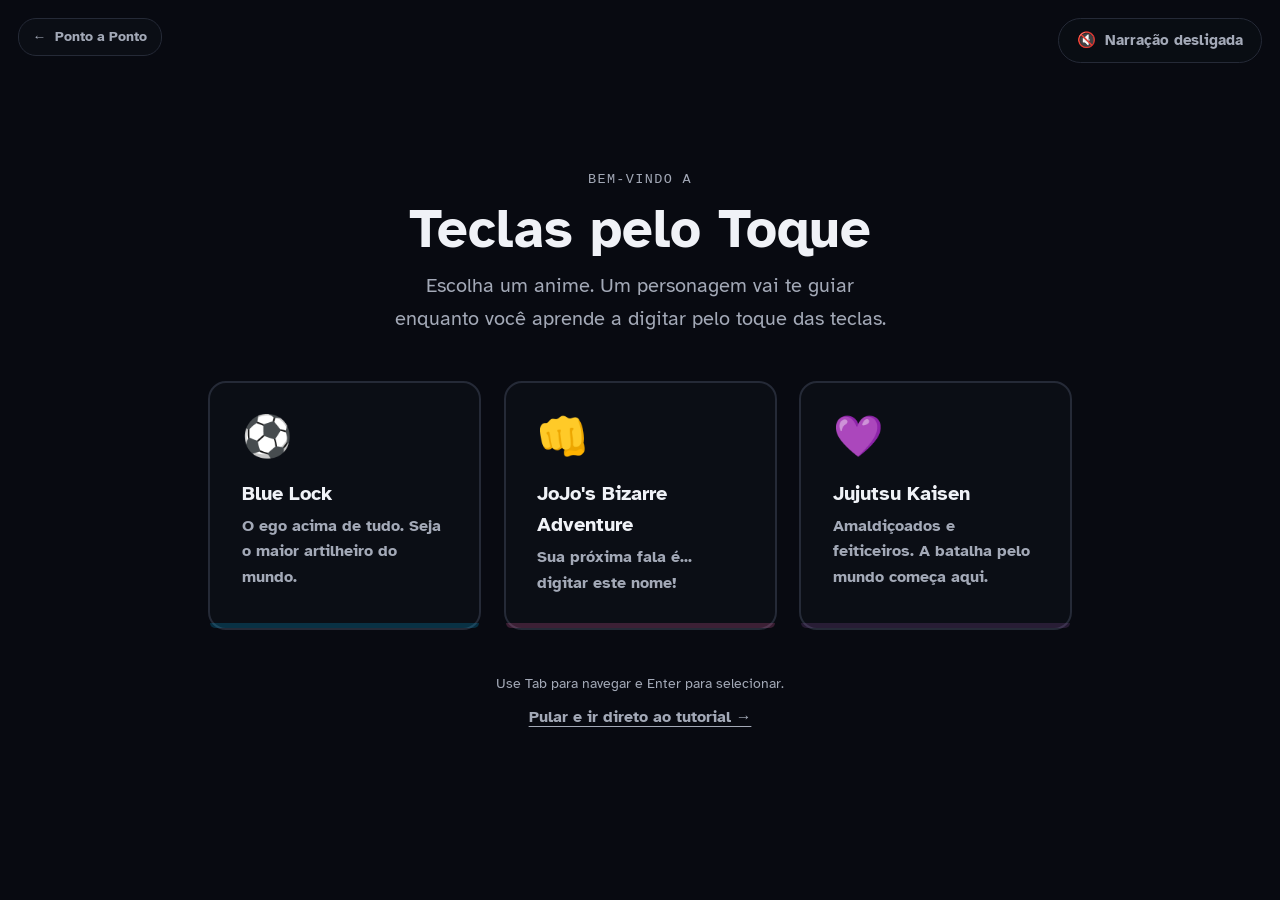
==== commit 4cd8ba24: "Narração dos jogos vira opt-in, salva no localStorage O "Teclas pelo Toque" começava a falar sozinho" ====
--- a/jogos/teclas-pelo-toque/index.html
+++ b/jogos/teclas-pelo-toque/index.html
@@ -32,12 +32,98 @@
     <style>
       html, body { height: 100%; margin: 0; }
       #root { height: 100%; }
+
+      /* Botão de narração — fica fora do #root, então o React não o toca */
+      .pap-som {
+        position: fixed;
+        top: 1rem;
+        right: 1rem;
+        z-index: 9999;
+        display: inline-flex;
+        align-items: center;
+        gap: 0.5rem;
+        padding: 0.55rem 1rem;
+        font-family: "Atkinson Hyperlegible", "Segoe UI", system-ui, sans-serif;
+        font-size: 0.85rem;
+        font-weight: 700;
+        color: #a3a9b7;
+        background-color: rgba(11, 14, 21, 0.9);
+        border: 1px solid #252a37;
+        border-radius: 999px;
+        cursor: pointer;
+        transition: color 0.2s ease, border-color 0.2s ease;
+      }
+      .pap-som:hover { border-color: #f5b942; color: #f0f2f7; }
+      .pap-som:focus-visible { outline: 3px solid #f5b942; outline-offset: 2px; }
+      .pap-som[aria-pressed="true"] { color: #f5b942; border-color: #f5b942; }
+      @media (max-width: 40rem) { .pap-som { font-size: 0.78rem; padding: 0.45rem 0.8rem; } }
     </style>
+
+    <!--
+      Narração é OPT-IN. Sem isto, o jogo começa a falar sozinho ao abrir:
+      (1) áudio automático contraria a WCAG 1.4.2 (controle de áudio) e
+      (2) a voz do jogo atropela o leitor de tela de quem é cego.
+      A preferência é a mesma do resto do site (localStorage), então quem
+      ligou na página de Jogos chega aqui já com som.
+      Roda ANTES do módulo do jogo, que é deferido.
+    -->
+    <script>
+      (function () {
+        var CHAVE = "pontoaponto-som-jogos";
+        window.papSomLigado = function () {
+          try { return localStorage.getItem(CHAVE) === "1"; } catch (e) { return false; }
+        };
+        window.papDefinirSom = function (ligado) {
+          try { localStorage.setItem(CHAVE, ligado ? "1" : "0"); } catch (e) { /* segue */ }
+        };
+        if (!("speechSynthesis" in window)) return;
+        // Deixa o jogo chamar speak() à vontade: só deixamos passar se a
+        // pessoa tiver ligado. A checagem é por chamada, então o botão
+        // liga/desliga na hora, sem recarregar.
+        var falar = window.speechSynthesis.speak.bind(window.speechSynthesis);
+        window.speechSynthesis.speak = function (fala) {
+          if (window.papSomLigado()) return falar(fala);
+        };
+      })();
+    </script>
+
     <script type="module" crossorigin src="./assets/index-EEOq1Lr1.js"></script>
     <link rel="stylesheet" crossorigin href="./assets/index-Dy9_CepL.css">
   </head>
 
   <body>
+    <button type="button" id="pap-som" class="pap-som" aria-pressed="false">
+      <span aria-hidden="true">🔇</span>
+      <span id="pap-som-texto">Narração desligada</span>
+    </button>
+
     <div id="root"></div>
+
+    <script>
+      (function () {
+        var botao = document.getElementById("pap-som");
+        var texto = document.getElementById("pap-som-texto");
+        var icone = botao && botao.querySelector("[aria-hidden]");
+        if (!botao) return;
+        if (!("speechSynthesis" in window)) { botao.hidden = true; return; }
+
+        function pintar() {
+          var ligado = window.papSomLigado();
+          botao.setAttribute("aria-pressed", String(ligado));
+          texto.textContent = ligado ? "Narração ligada" : "Narração desligada";
+          icone.textContent = ligado ? "🔊" : "🔇";
+        }
+
+        botao.addEventListener("click", function () {
+          var novo = !window.papSomLigado();
+          window.papDefinirSom(novo);
+          // ao desligar, cala o que estiver falando agora
+          if (!novo) window.speechSynthesis.cancel();
+          pintar();
+        });
+
+        pintar();
+      })();
+    </script>
   </body>
 </html>
